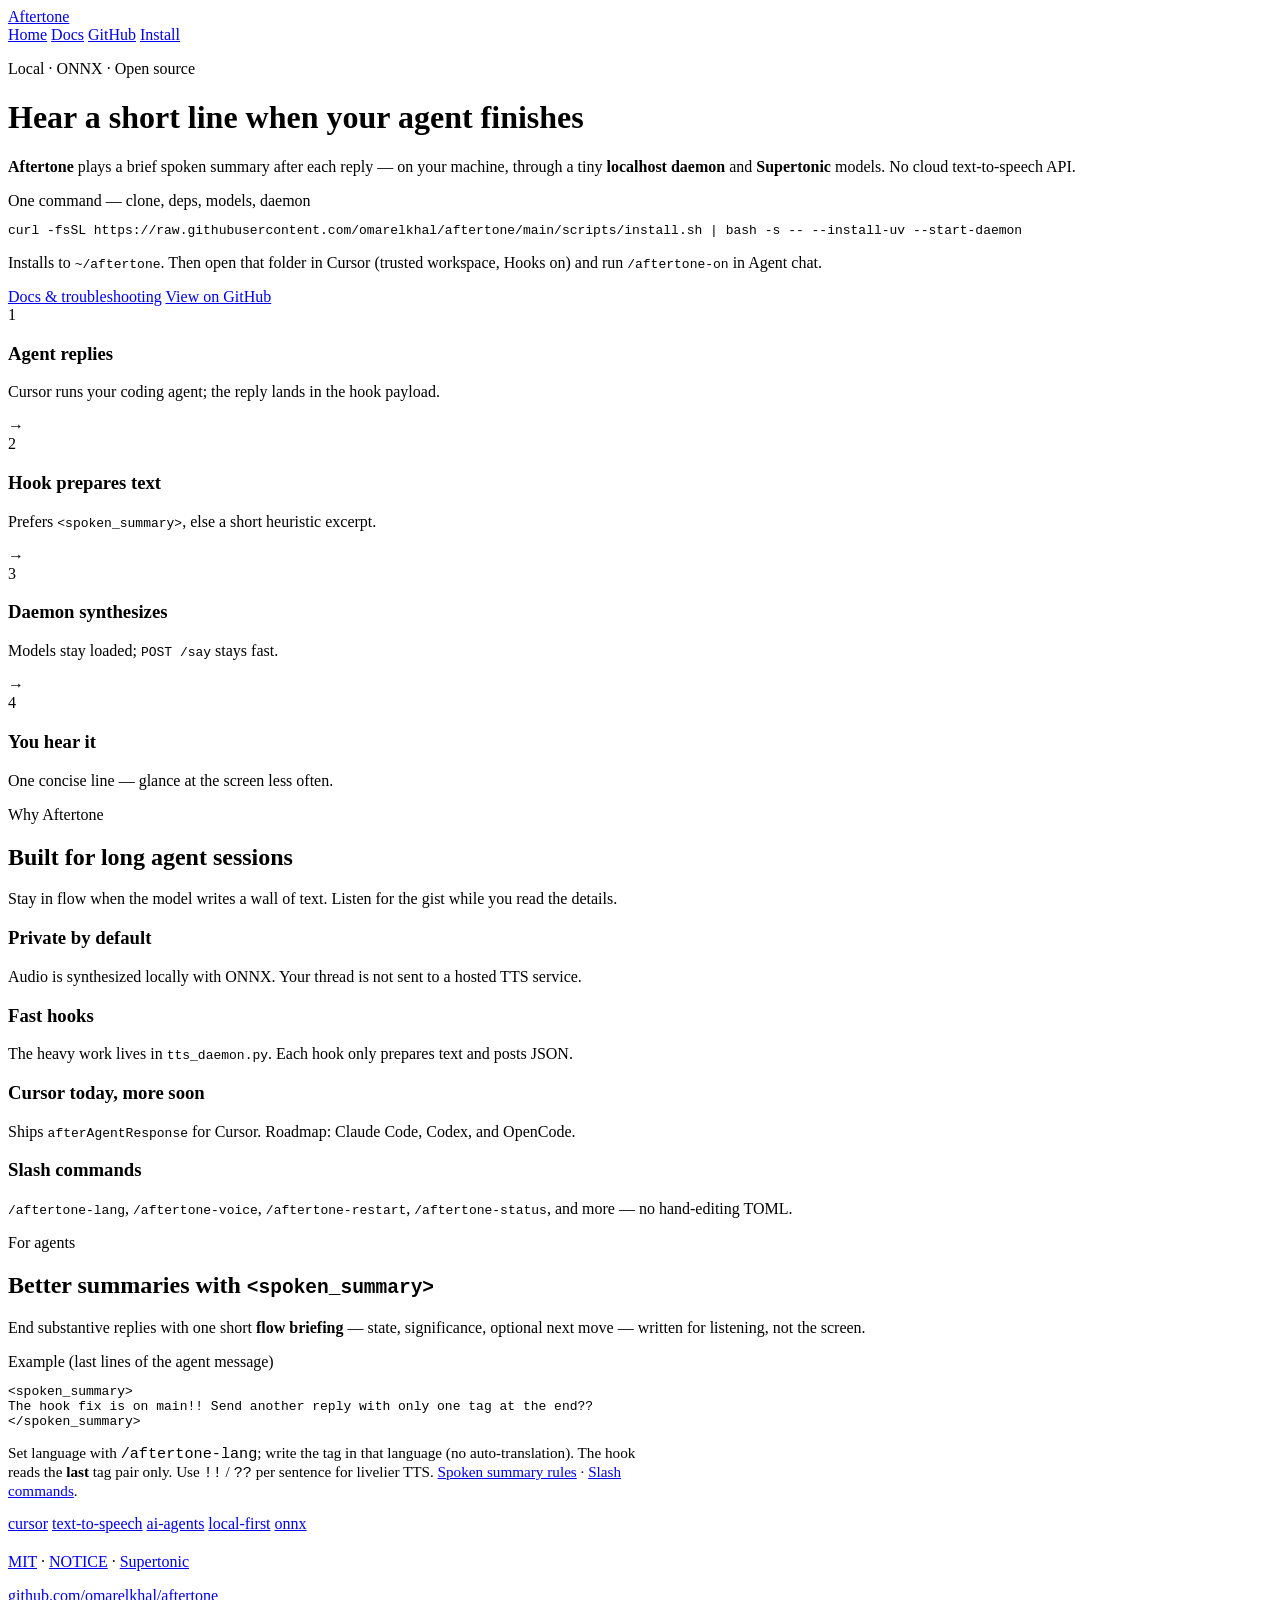
==== docs/index.html @ 2c66ffde "Document /aftertone-restart, spoken-summary behavior, and slash commands. Update README, hooks READM" ====
<!DOCTYPE html>
<html lang="en">
<head>
  <meta charset="utf-8" />
  <meta name="viewport" content="width=device-width, initial-scale=1" />
  <meta name="description" content="Aftertone speaks a short local line after your AI coding agent replies. Cursor hooks, on-device Supertonic ONNX, private and fast." />
  <link rel="canonical" href="https://omarelkhal.github.io/aftertone/" />
  <meta name="theme-color" content="#c96f2e" />
  <title>Aftertone — local voice after your coding agent answers</title>
  <meta property="og:title" content="Aftertone — hear your agent after it answers" />
  <meta property="og:description" content="Local text-to-speech for coding agents. Cursor hooks, Supertonic ONNX on your machine. Open source." />
  <meta property="og:type" content="website" />
  <meta property="og:url" content="https://omarelkhal.github.io/aftertone/" />
  <meta property="og:image" content="https://raw.githubusercontent.com/omarelkhal/aftertone/main/img/aftertone-logo.png" />
  <meta name="twitter:card" content="summary_large_image" />
  <link rel="preconnect" href="https://fonts.googleapis.com" />
  <link rel="preconnect" href="https://fonts.gstatic.com" crossorigin />
  <link href="https://fonts.googleapis.com/css2?family=DM+Sans:ital,opsz,wght@0,9..40,400;0,9..40,500;0,9..40,600;0,9..40,700;1,9..40,400&family=Fraunces:opsz,wght@9..144,500;9..144,600&display=swap" rel="stylesheet" />
  <link rel="stylesheet" href="styles.css" />
  <script type="application/ld+json">
  {"@context":"https://schema.org","@type":"SoftwareApplication","name":"Aftertone","applicationCategory":"DeveloperApplication","operatingSystem":"Linux, macOS, Windows","description":"Optional local text-to-speech after AI coding agents finish a reply. Cursor hooks and a localhost ONNX daemon.","url":"https://omarelkhal.github.io/aftertone/","codeRepository":"https://github.com/omarelkhal/aftertone","license":"https://github.com/omarelkhal/aftertone/blob/main/LICENSE","isAccessibleForFree":true}
  </script>
</head>
<body>
  <header class="site-header">
    <div class="wrap nav">
      <a class="brand" href="index.html">
        <span class="brand-mark" aria-hidden="true"></span>
        Aftertone
      </a>
      <nav class="nav-links" aria-label="Primary">
        <a class="is-active" href="index.html">Home</a>
        <a href="docs.html">Docs</a>
        <a href="https://github.com/omarelkhal/aftertone">GitHub</a>
        <a class="nav-cta" href="#install">Install</a>
      </nav>
    </div>
  </header>

  <main>
    <div class="wrap hero">
      <img
        class="hero-logo"
        src="https://raw.githubusercontent.com/omarelkhal/aftertone/main/img/aftertone-logo.png"
        alt="Aftertone"
        width="400"
        height="100"
        loading="eager"
        onerror="this.style.display='none'"
      />
      <p class="hero-badge">Local · ONNX · Open source</p>
      <h1>Hear a short line when your agent finishes</h1>
      <p class="lead">
        <strong>Aftertone</strong> plays a brief spoken summary after each reply — on your machine, through a tiny
        <strong>localhost daemon</strong> and <strong>Supertonic</strong> models. No cloud text-to-speech API.
      </p>

      <div class="hero-install" id="install">
        <div class="code-block">
          <div class="code-label">One command — clone, deps, models, daemon</div>
          <pre><code>curl -fsSL https://raw.githubusercontent.com/omarelkhal/aftertone/main/scripts/install.sh | bash -s -- --install-uv --start-daemon</code></pre>
        </div>
        <p class="hero-install-note">
          Installs to <code>~/aftertone</code>. Then open that folder in Cursor (trusted workspace, Hooks on) and run
          <code>/aftertone-on</code> in Agent chat.
        </p>
      </div>

      <div class="cta-row">
        <a class="btn btn-primary" href="docs.html#getting-started">Docs &amp; troubleshooting</a>
        <a class="btn btn-ghost" href="https://github.com/omarelkhal/aftertone">View on GitHub</a>
      </div>

      <div class="flow-strip flow-strip--linear" aria-label="How it works">
        <div class="flow-step">
          <span class="flow-step-num">1</span>
          <h3>Agent replies</h3>
          <p>Cursor runs your coding agent; the reply lands in the hook payload.</p>
        </div>
        <span class="flow-arrow" aria-hidden="true">→</span>
        <div class="flow-step">
          <span class="flow-step-num">2</span>
          <h3>Hook prepares text</h3>
          <p>Prefers <code>&lt;spoken_summary&gt;</code>, else a short heuristic excerpt.</p>
        </div>
        <span class="flow-arrow" aria-hidden="true">→</span>
        <div class="flow-step">
          <span class="flow-step-num">3</span>
          <h3>Daemon synthesizes</h3>
          <p>Models stay loaded; <code>POST /say</code> stays fast.</p>
        </div>
        <span class="flow-arrow" aria-hidden="true">→</span>
        <div class="flow-step">
          <span class="flow-step-num">4</span>
          <h3>You hear it</h3>
          <p>One concise line — glance at the screen less often.</p>
        </div>
      </div>
    </div>

    <section class="alt">
      <div class="wrap">
        <div class="section-head">
          <span class="pill">Why Aftertone</span>
          <h2>Built for long agent sessions</h2>
          <p>Stay in flow when the model writes a wall of text. Listen for the gist while you read the details.</p>
        </div>
        <div class="cards">
          <article class="card">
            <h3>Private by default</h3>
            <p>Audio is synthesized locally with ONNX. Your thread is not sent to a hosted TTS service.</p>
          </article>
          <article class="card">
            <h3>Fast hooks</h3>
            <p>The heavy work lives in <code>tts_daemon.py</code>. Each hook only prepares text and posts JSON.</p>
          </article>
          <article class="card">
            <h3>Cursor today, more soon</h3>
            <p>Ships <code>afterAgentResponse</code> for Cursor. Roadmap: Claude Code, Codex, and OpenCode.</p>
          </article>
          <article class="card">
            <h3>Slash commands</h3>
            <p><code>/aftertone-lang</code>, <code>/aftertone-voice</code>, <code>/aftertone-restart</code>, <code>/aftertone-status</code>, and more — no hand-editing TOML.</p>
          </article>
        </div>
      </div>
    </section>

    <section class="alt">
      <div class="wrap">
        <div class="section-head">
          <span class="pill">For agents</span>
          <h2>Better summaries with <code>&lt;spoken_summary&gt;</code></h2>
          <p>End substantive replies with one short <strong>flow briefing</strong> — state, significance, optional next move — written for listening, not the screen.</p>
        </div>
        <div class="code-block">
          <div class="code-label">Example (last lines of the agent message)</div>
          <pre><code>&lt;spoken_summary&gt;
The hook fix is on main!! Send another reply with only one tag at the end??
&lt;/spoken_summary&gt;</code></pre>
        </div>
        <p style="color: var(--muted); font-size: 0.95rem; max-width: 40rem;">
          Set language with <code>/aftertone-lang</code>; write the tag in that language (no auto-translation).
          The hook reads the <strong>last</strong> tag pair only. Use <code>!!</code> / <code>??</code> per sentence for livelier TTS.
          <a href="docs.html#spoken-summary">Spoken summary rules</a> · <a href="docs.html#slash-commands">Slash commands</a>.
        </p>
      </div>
    </section>
  </main>

  <footer class="site-footer">
    <div class="wrap">
      <nav class="topic-tags" aria-label="Topics">
        <a href="https://github.com/topics/cursor">cursor</a>
        <a href="https://github.com/topics/text-to-speech">text-to-speech</a>
        <a href="https://github.com/topics/ai-agents">ai-agents</a>
        <a href="https://github.com/topics/local-first">local-first</a>
        <a href="https://github.com/topics/onnx">onnx</a>
      </nav>
      <p style="margin-top: 1.25rem;">
        <a href="https://github.com/omarelkhal/aftertone/blob/main/LICENSE">MIT</a>
        · <a href="https://github.com/omarelkhal/aftertone/blob/main/NOTICE">NOTICE</a>
        · <a href="https://github.com/supertone-inc/supertonic">Supertonic</a>
      </p>
      <p><a href="https://github.com/omarelkhal/aftertone">github.com/omarelkhal/aftertone</a></p>
    </div>
  </footer>
</body>
</html>
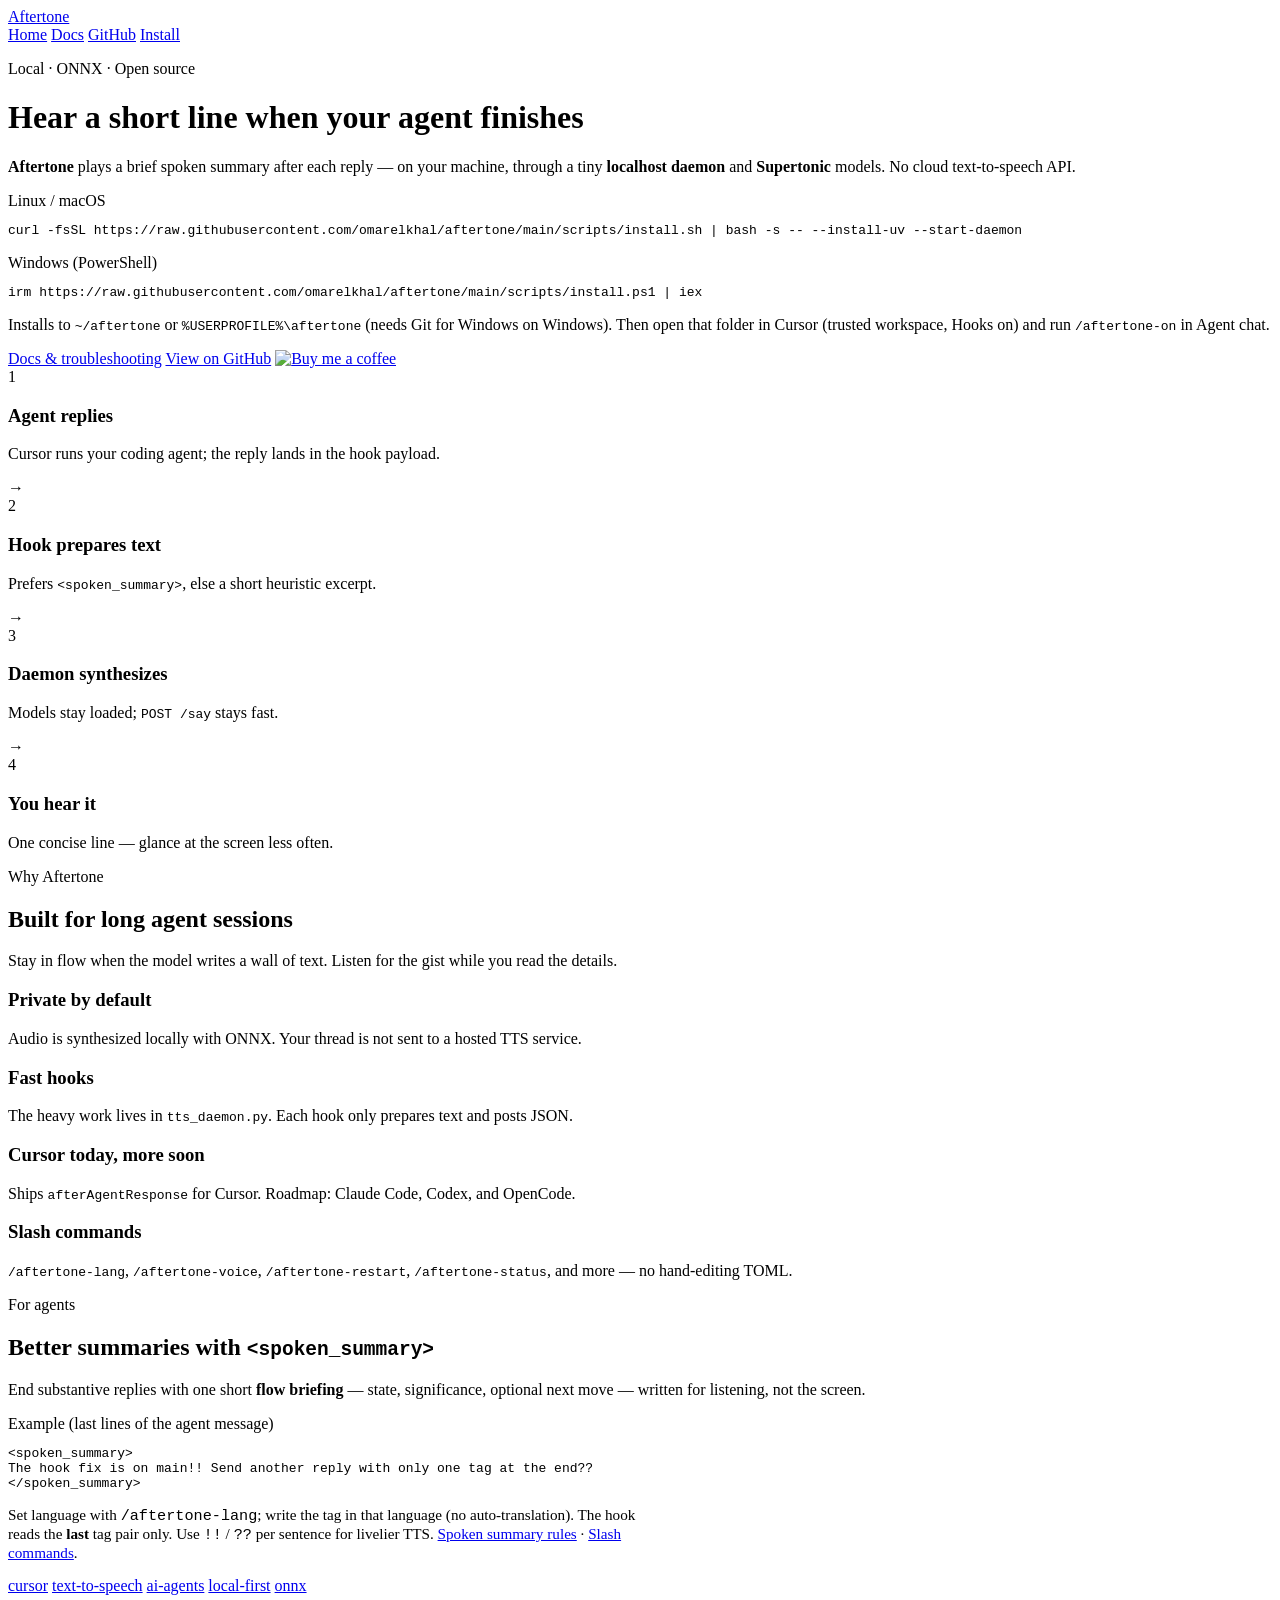
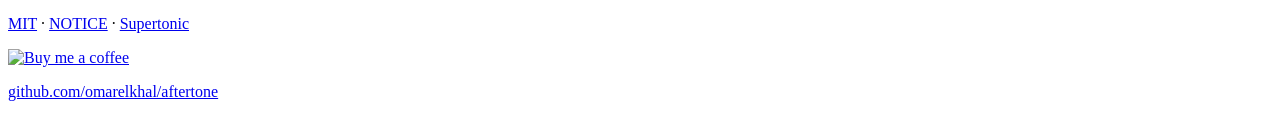
==== commit 8832a80b: "Add Windows install path with PowerShell one-liner and Cursor hooks. Ship install.ps1 and bootstrap." ====
--- a/docs/index.html
+++ b/docs/index.html
@@ -57,18 +57,25 @@
 
       <div class="hero-install" id="install">
         <div class="code-block">
-          <div class="code-label">One command — clone, deps, models, daemon</div>
+          <div class="code-label">Linux / macOS</div>
           <pre><code>curl -fsSL https://raw.githubusercontent.com/omarelkhal/aftertone/main/scripts/install.sh | bash -s -- --install-uv --start-daemon</code></pre>
         </div>
+        <div class="code-block" style="margin-top: 1rem;">
+          <div class="code-label">Windows (PowerShell)</div>
+          <pre><code>irm https://raw.githubusercontent.com/omarelkhal/aftertone/main/scripts/install.ps1 | iex</code></pre>
+        </div>
         <p class="hero-install-note">
-          Installs to <code>~/aftertone</code>. Then open that folder in Cursor (trusted workspace, Hooks on) and run
-          <code>/aftertone-on</code> in Agent chat.
+          Installs to <code>~/aftertone</code> or <code>%USERPROFILE%\aftertone</code> (needs Git for Windows on Windows).
+          Then open that folder in Cursor (trusted workspace, Hooks on) and run <code>/aftertone-on</code> in Agent chat.
         </p>
       </div>
 
       <div class="cta-row">
         <a class="btn btn-primary" href="docs.html#getting-started">Docs &amp; troubleshooting</a>
         <a class="btn btn-ghost" href="https://github.com/omarelkhal/aftertone">View on GitHub</a>
+        <a class="bmc-btn" href="https://buymeacoffee.com/elkhalomar" rel="noopener noreferrer" target="_blank">
+          <img src="https://cdn.buymeacoffee.com/buttons/v2/default-yellow.png" alt="Buy me a coffee" width="217" height="60" loading="lazy" />
+        </a>
       </div>
 
       <div class="flow-strip flow-strip--linear" aria-label="How it works">
@@ -162,6 +169,11 @@
         · <a href="https://github.com/omarelkhal/aftertone/blob/main/NOTICE">NOTICE</a>
         · <a href="https://github.com/supertone-inc/supertonic">Supertonic</a>
       </p>
+      <p class="footer-bmc">
+        <a class="bmc-btn" href="https://buymeacoffee.com/elkhalomar" rel="noopener noreferrer" target="_blank">
+          <img src="https://cdn.buymeacoffee.com/buttons/v2/default-yellow.png" alt="Buy me a coffee" width="217" height="60" loading="lazy" />
+        </a>
+      </p>
       <p><a href="https://github.com/omarelkhal/aftertone">github.com/omarelkhal/aftertone</a></p>
     </div>
   </footer>
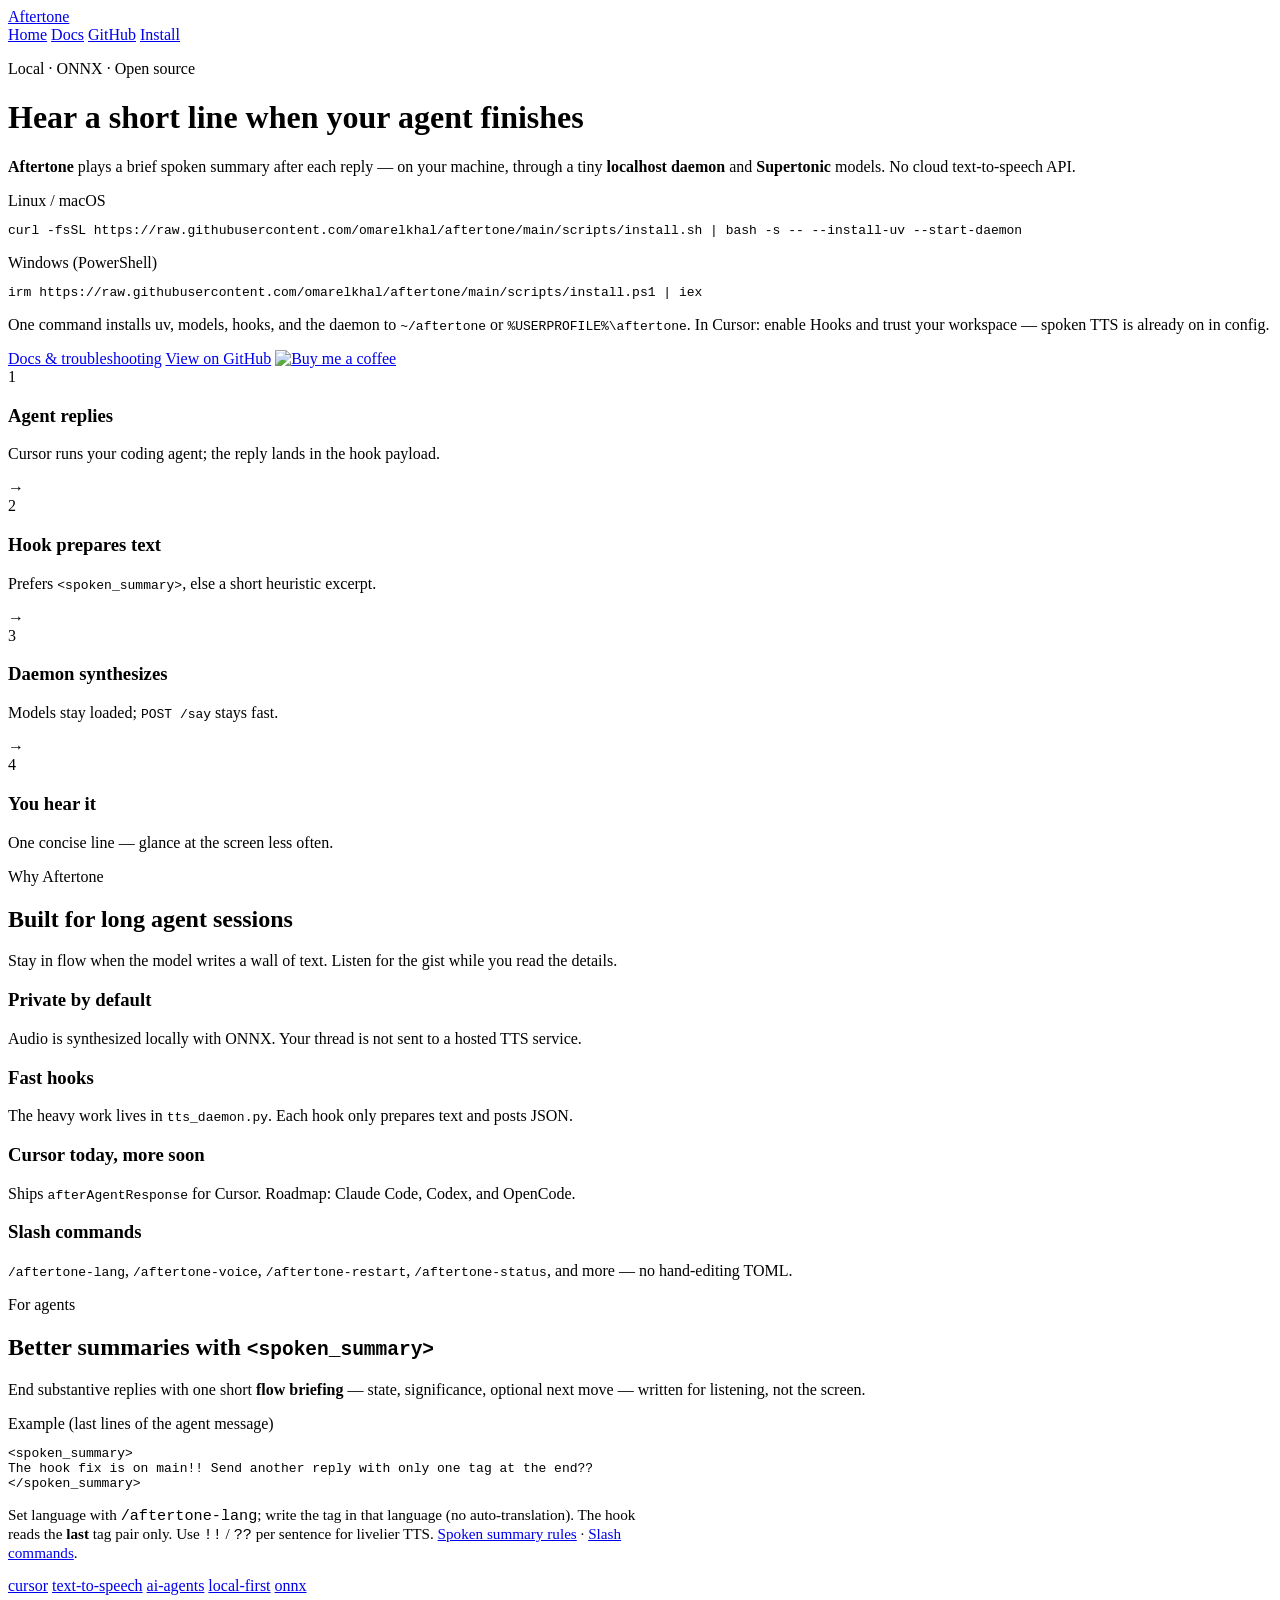
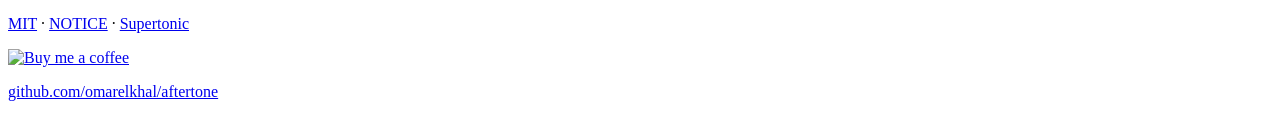
==== commit 9c6e2a6c: "Make Windows one-liner fully self-contained. Default install.ps1 to uv install, daemon start, TTS en" ====
--- a/docs/index.html
+++ b/docs/index.html
@@ -65,8 +65,8 @@
           <pre><code>irm https://raw.githubusercontent.com/omarelkhal/aftertone/main/scripts/install.ps1 | iex</code></pre>
         </div>
         <p class="hero-install-note">
-          Installs to <code>~/aftertone</code> or <code>%USERPROFILE%\aftertone</code> (needs Git for Windows on Windows).
-          Then open that folder in Cursor (trusted workspace, Hooks on) and run <code>/aftertone-on</code> in Agent chat.
+          One command installs uv, models, hooks, and the daemon to <code>~/aftertone</code> or <code>%USERPROFILE%\aftertone</code>.
+          In Cursor: enable Hooks and trust your workspace — spoken TTS is already on in config.
         </p>
       </div>
 
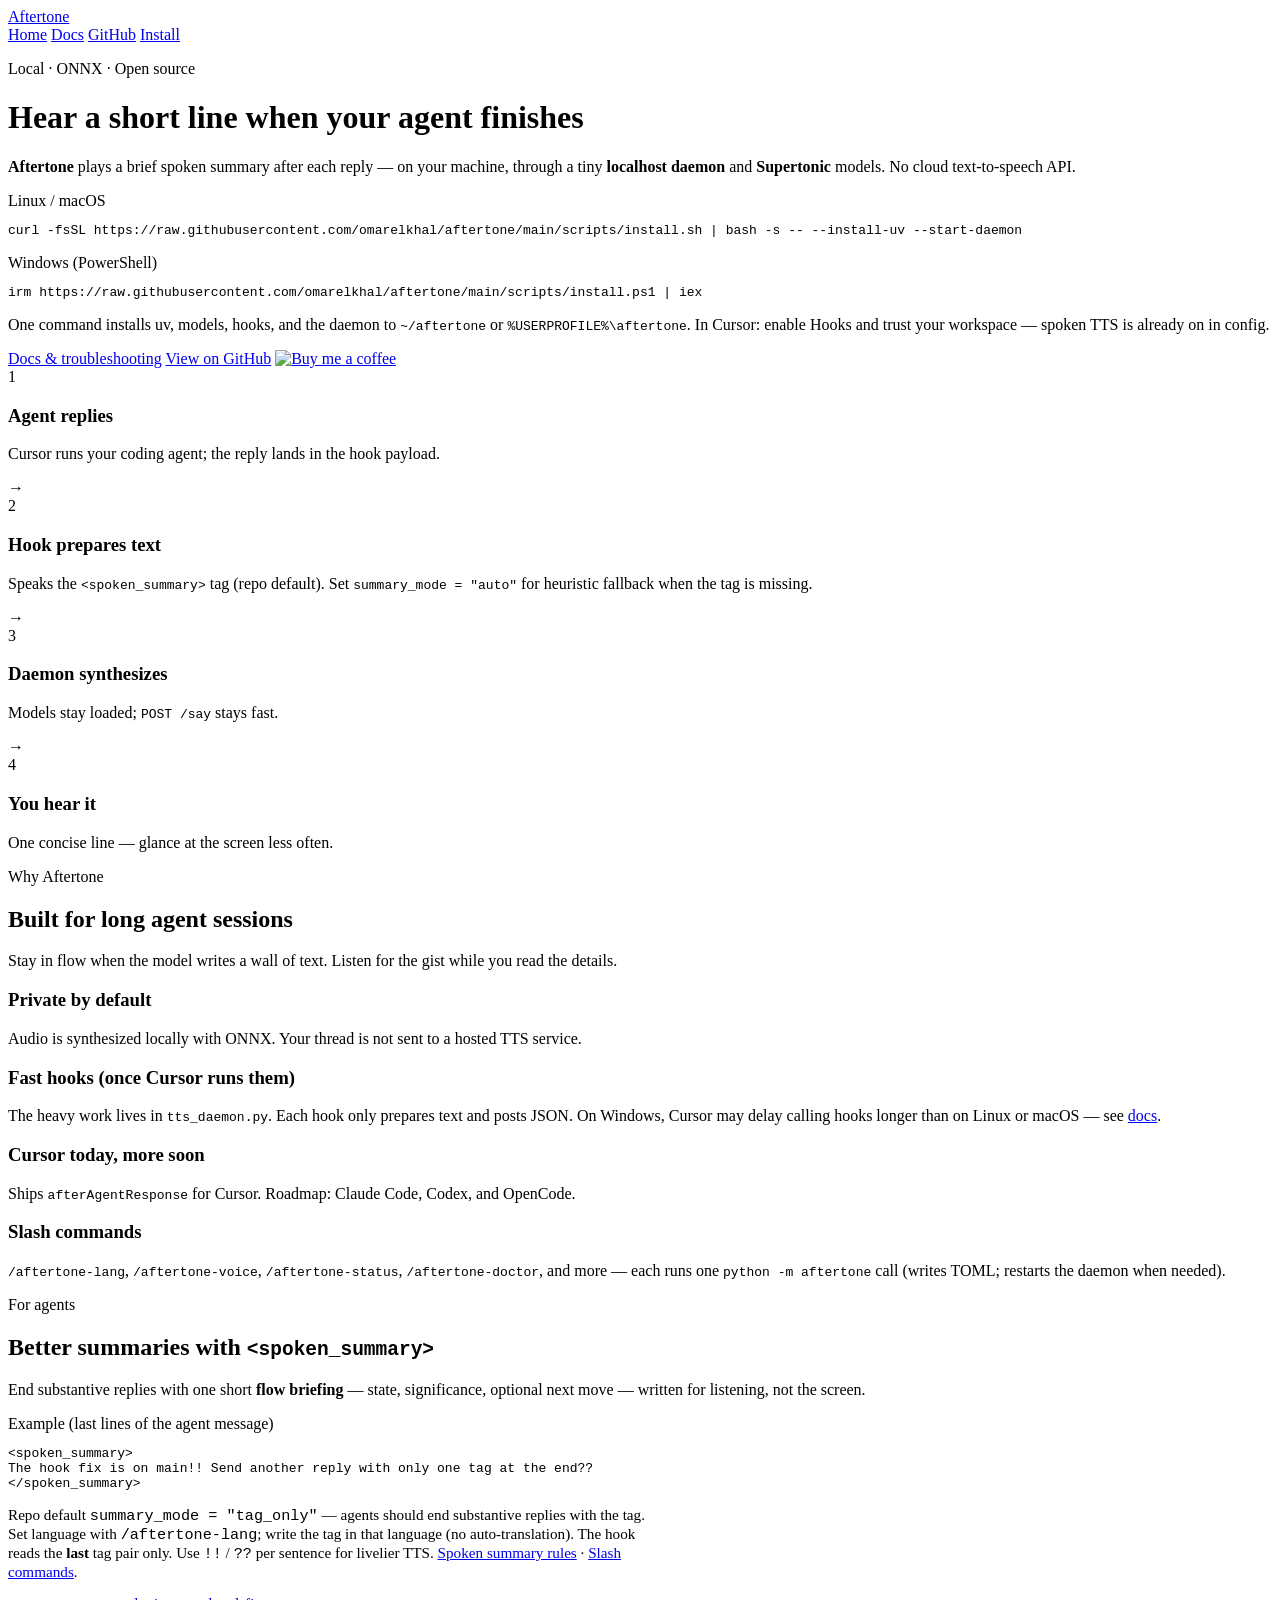
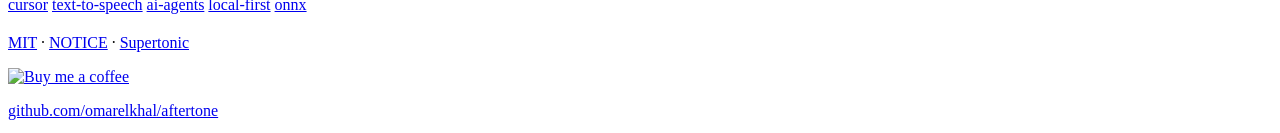
==== commit a48c2e9f: "Speak full spoken_summary by default; add latency tracing and Windows hook fixes. Fresh installs set" ====
--- a/docs/index.html
+++ b/docs/index.html
@@ -88,7 +88,7 @@
         <div class="flow-step">
           <span class="flow-step-num">2</span>
           <h3>Hook prepares text</h3>
-          <p>Prefers <code>&lt;spoken_summary&gt;</code>, else a short heuristic excerpt.</p>
+          <p>Speaks the <code>&lt;spoken_summary&gt;</code> tag (repo default). Set <code>summary_mode = "auto"</code> for heuristic fallback when the tag is missing.</p>
         </div>
         <span class="flow-arrow" aria-hidden="true">→</span>
         <div class="flow-step">
@@ -118,8 +118,8 @@
             <p>Audio is synthesized locally with ONNX. Your thread is not sent to a hosted TTS service.</p>
           </article>
           <article class="card">
-            <h3>Fast hooks</h3>
-            <p>The heavy work lives in <code>tts_daemon.py</code>. Each hook only prepares text and posts JSON.</p>
+            <h3>Fast hooks (once Cursor runs them)</h3>
+            <p>The heavy work lives in <code>tts_daemon.py</code>. Each hook only prepares text and posts JSON. On Windows, Cursor may delay calling hooks longer than on Linux or macOS — see <a href="docs.html#windows-hook-latency">docs</a>.</p>
           </article>
           <article class="card">
             <h3>Cursor today, more soon</h3>
@@ -127,7 +127,7 @@
           </article>
           <article class="card">
             <h3>Slash commands</h3>
-            <p><code>/aftertone-lang</code>, <code>/aftertone-voice</code>, <code>/aftertone-restart</code>, <code>/aftertone-status</code>, and more — no hand-editing TOML.</p>
+            <p><code>/aftertone-lang</code>, <code>/aftertone-voice</code>, <code>/aftertone-status</code>, <code>/aftertone-doctor</code>, and more — each runs one <code>python -m aftertone</code> call (writes TOML; restarts the daemon when needed).</p>
           </article>
         </div>
       </div>
@@ -147,7 +147,7 @@
 &lt;/spoken_summary&gt;</code></pre>
         </div>
         <p style="color: var(--muted); font-size: 0.95rem; max-width: 40rem;">
-          Set language with <code>/aftertone-lang</code>; write the tag in that language (no auto-translation).
+          Repo default <code>summary_mode = "tag_only"</code> — agents should end substantive replies with the tag. Set language with <code>/aftertone-lang</code>; write the tag in that language (no auto-translation).
           The hook reads the <strong>last</strong> tag pair only. Use <code>!!</code> / <code>??</code> per sentence for livelier TTS.
           <a href="docs.html#spoken-summary">Spoken summary rules</a> · <a href="docs.html#slash-commands">Slash commands</a>.
         </p>
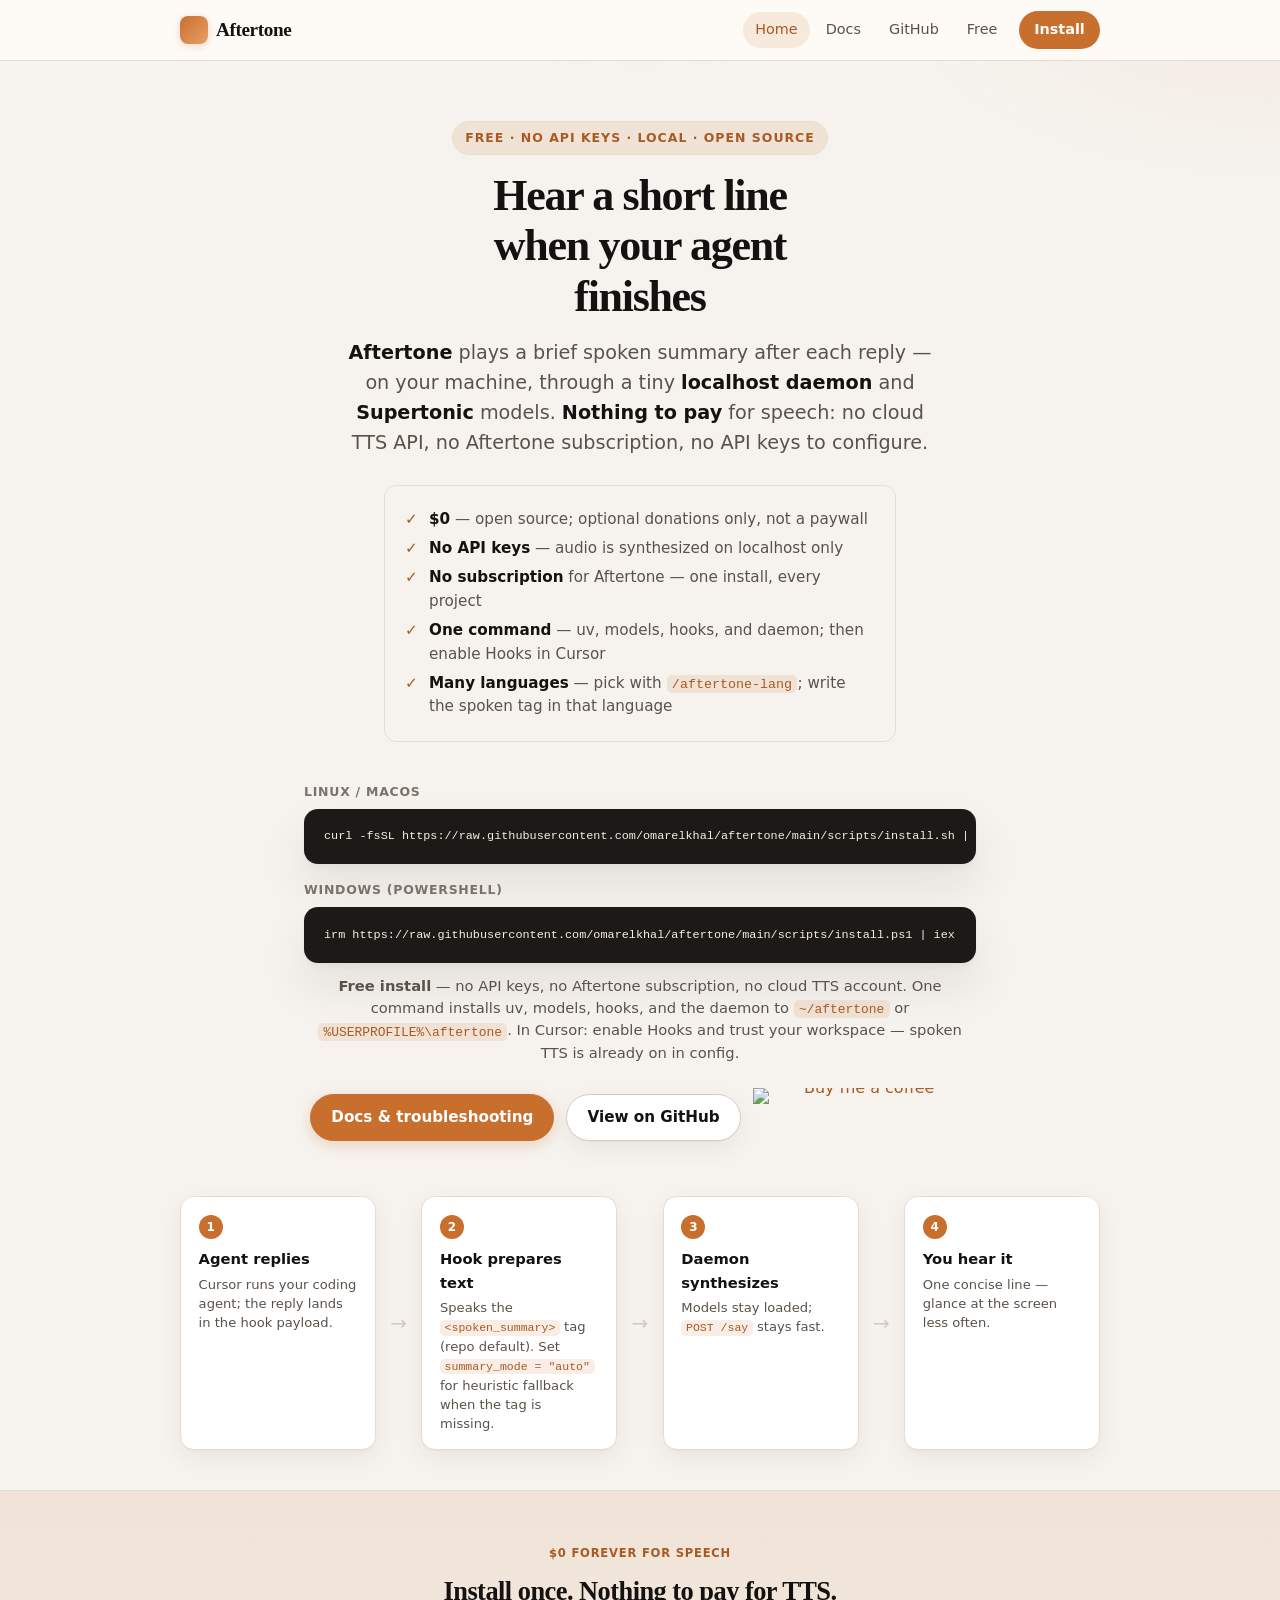
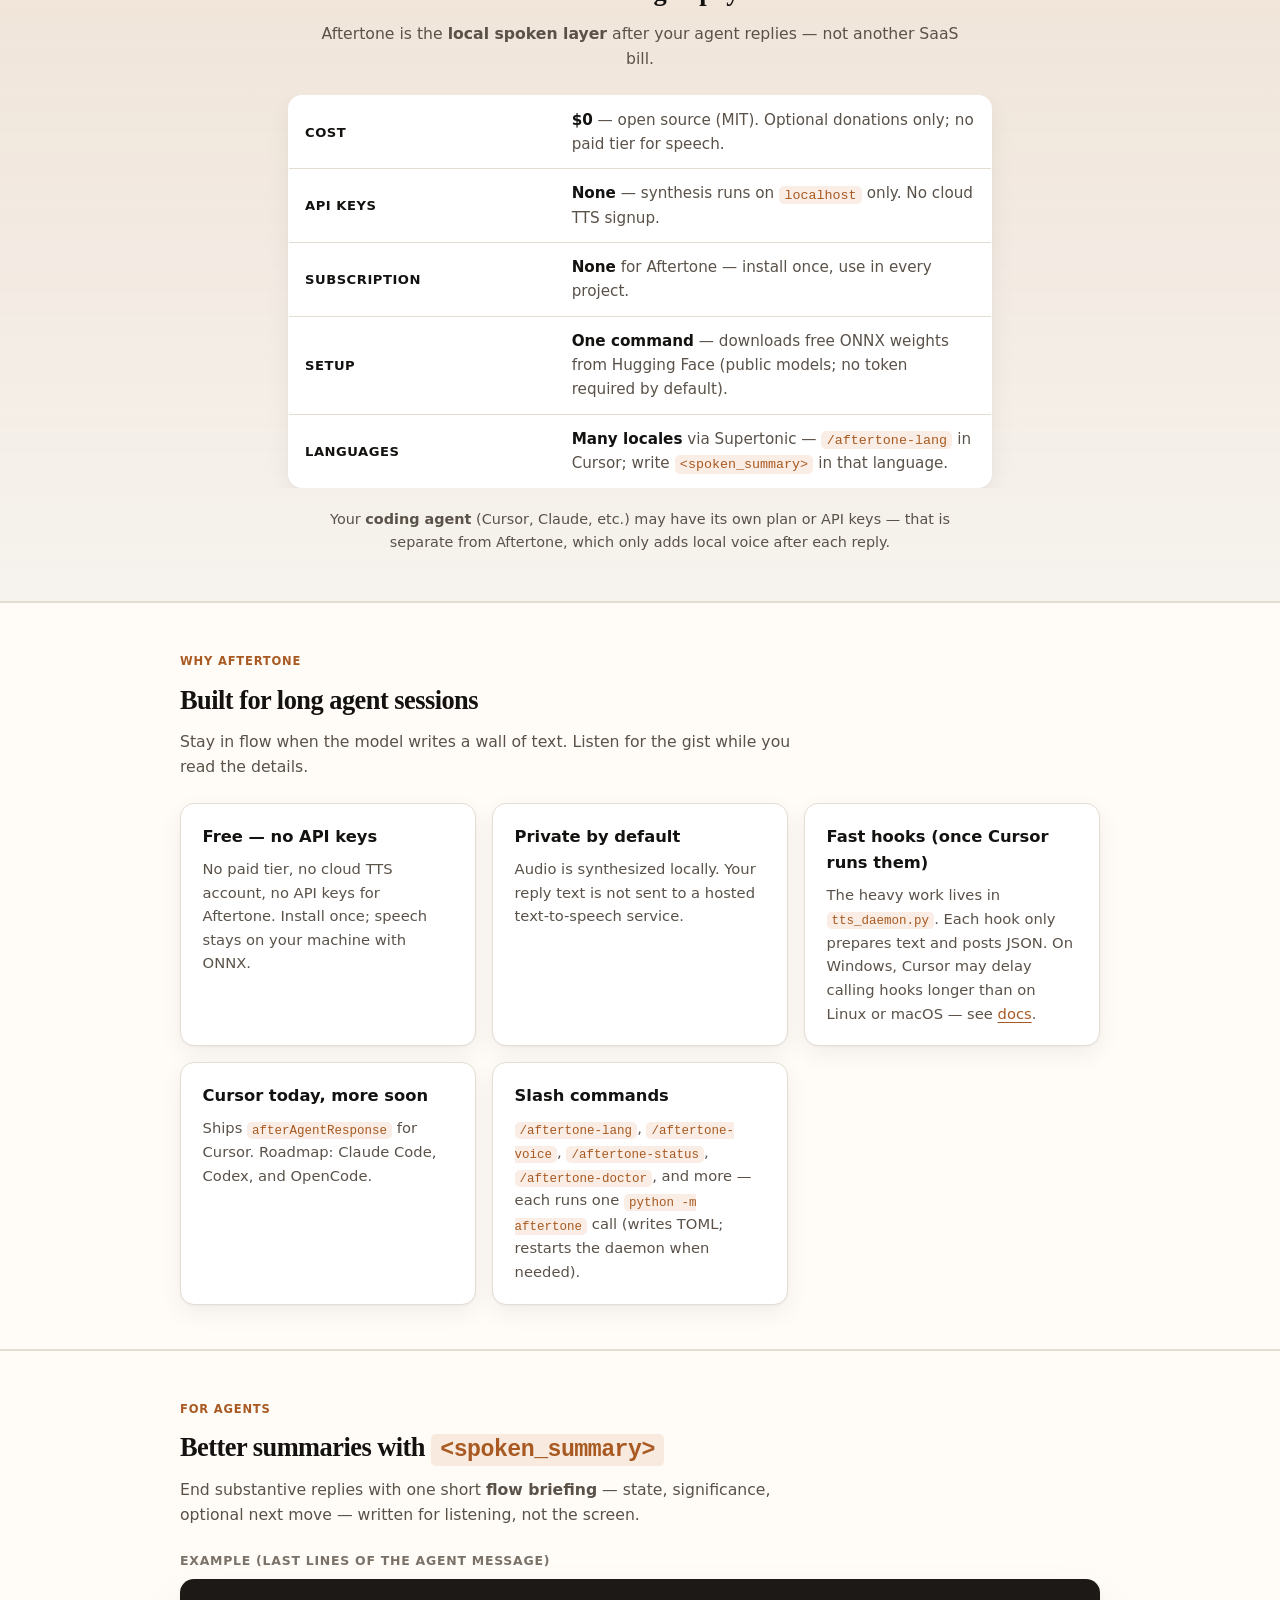
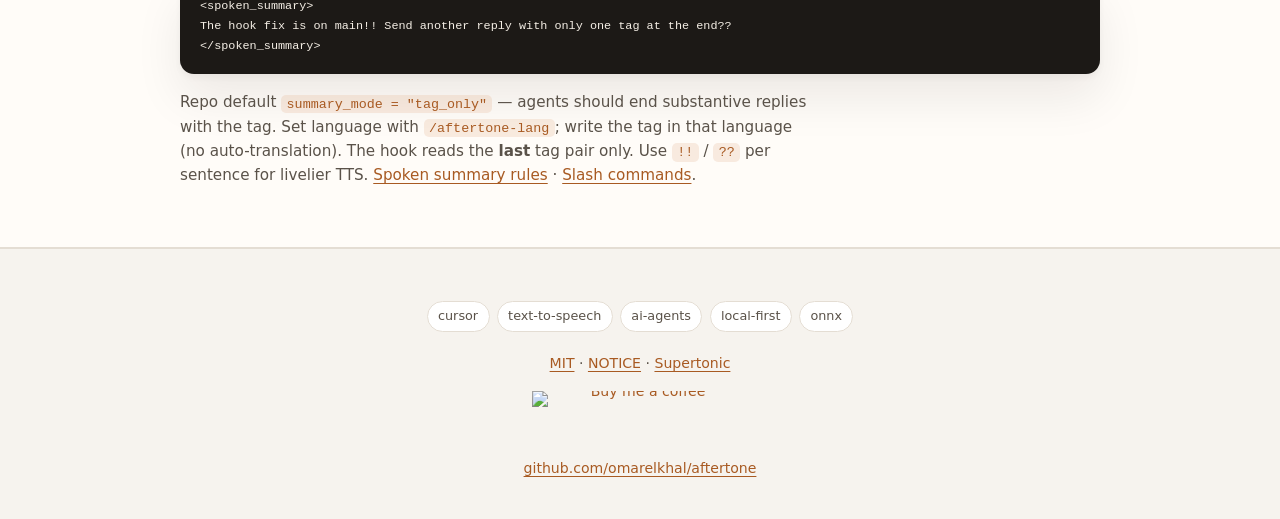
==== commit fc019e63: "Docs: highlight free local TTS — no API keys or subscription on site and README. Co-authored-by: Cur" ====
--- a/docs/index.html
+++ b/docs/index.html
@@ -3,12 +3,12 @@
 <head>
   <meta charset="utf-8" />
   <meta name="viewport" content="width=device-width, initial-scale=1" />
-  <meta name="description" content="Aftertone speaks a short local line after your AI coding agent replies. Cursor hooks, on-device Supertonic ONNX, private and fast." />
+  <meta name="description" content="Free local TTS after your coding agent replies. No API keys, no subscription, no cloud TTS — one install command. Cursor hooks and Supertonic ONNX on your machine." />
   <link rel="canonical" href="https://omarelkhal.github.io/aftertone/" />
   <meta name="theme-color" content="#c96f2e" />
-  <title>Aftertone — local voice after your coding agent answers</title>
+  <title>Aftertone — free local voice after your coding agent answers</title>
   <meta property="og:title" content="Aftertone — hear your agent after it answers" />
-  <meta property="og:description" content="Local text-to-speech for coding agents. Cursor hooks, Supertonic ONNX on your machine. Open source." />
+  <meta property="og:description" content="Free local TTS for coding agents. No API keys or subscription — install once and hear short summaries. Cursor hooks, Supertonic ONNX on your machine." />
   <meta property="og:type" content="website" />
   <meta property="og:url" content="https://omarelkhal.github.io/aftertone/" />
   <meta property="og:image" content="https://raw.githubusercontent.com/omarelkhal/aftertone/main/img/aftertone-logo.png" />
@@ -18,7 +18,7 @@
   <link href="https://fonts.googleapis.com/css2?family=DM+Sans:ital,opsz,wght@0,9..40,400;0,9..40,500;0,9..40,600;0,9..40,700;1,9..40,400&family=Fraunces:opsz,wght@9..144,500;9..144,600&display=swap" rel="stylesheet" />
   <link rel="stylesheet" href="styles.css" />
   <script type="application/ld+json">
-  {"@context":"https://schema.org","@type":"SoftwareApplication","name":"Aftertone","applicationCategory":"DeveloperApplication","operatingSystem":"Linux, macOS, Windows","description":"Optional local text-to-speech after AI coding agents finish a reply. Cursor hooks and a localhost ONNX daemon.","url":"https://omarelkhal.github.io/aftertone/","codeRepository":"https://github.com/omarelkhal/aftertone","license":"https://github.com/omarelkhal/aftertone/blob/main/LICENSE","isAccessibleForFree":true}
+  {"@context":"https://schema.org","@type":"SoftwareApplication","name":"Aftertone","applicationCategory":"DeveloperApplication","operatingSystem":"Linux, macOS, Windows","description":"Free local text-to-speech after AI coding agents finish a reply. No API keys or subscription; one install command. Cursor hooks and a localhost ONNX daemon.","url":"https://omarelkhal.github.io/aftertone/","codeRepository":"https://github.com/omarelkhal/aftertone","license":"https://github.com/omarelkhal/aftertone/blob/main/LICENSE","isAccessibleForFree":true,"offers":{"@type":"Offer","price":"0","priceCurrency":"USD"}}
   </script>
 </head>
 <body>
@@ -32,6 +32,7 @@
         <a class="is-active" href="index.html">Home</a>
         <a href="docs.html">Docs</a>
         <a href="https://github.com/omarelkhal/aftertone">GitHub</a>
+        <a href="#free">Free</a>
         <a class="nav-cta" href="#install">Install</a>
       </nav>
     </div>
@@ -48,12 +49,20 @@
         loading="eager"
         onerror="this.style.display='none'"
       />
-      <p class="hero-badge">Local · ONNX · Open source</p>
+      <p class="hero-badge">Free · No API keys · Local · Open source</p>
       <h1>Hear a short line when your agent finishes</h1>
       <p class="lead">
         <strong>Aftertone</strong> plays a brief spoken summary after each reply — on your machine, through a tiny
-        <strong>localhost daemon</strong> and <strong>Supertonic</strong> models. No cloud text-to-speech API.
+        <strong>localhost daemon</strong> and <strong>Supertonic</strong> models. <strong>Nothing to pay</strong> for speech:
+        no cloud TTS API, no Aftertone subscription, no API keys to configure.
       </p>
+      <ul class="value-props" aria-label="Why Aftertone is free to run">
+        <li><strong>$0</strong> — open source; optional donations only, not a paywall</li>
+        <li><strong>No API keys</strong> — audio is synthesized on localhost only</li>
+        <li><strong>No subscription</strong> for Aftertone — one install, every project</li>
+        <li><strong>One command</strong> — uv, models, hooks, and daemon; then enable Hooks in Cursor</li>
+        <li><strong>Many languages</strong> — pick with <code>/aftertone-lang</code>; write the spoken tag in that language</li>
+      </ul>
 
       <div class="hero-install" id="install">
         <div class="code-block">
@@ -65,6 +74,7 @@
           <pre><code>irm https://raw.githubusercontent.com/omarelkhal/aftertone/main/scripts/install.ps1 | iex</code></pre>
         </div>
         <p class="hero-install-note">
+          <strong>Free install</strong> — no API keys, no Aftertone subscription, no cloud TTS account.
           One command installs uv, models, hooks, and the daemon to <code>~/aftertone</code> or <code>%USERPROFILE%\aftertone</code>.
           In Cursor: enable Hooks and trust your workspace — spoken TTS is already on in config.
         </p>
@@ -105,6 +115,45 @@
       </div>
     </div>
 
+    <section class="free-section" id="free">
+      <div class="wrap">
+        <div class="section-head">
+          <span class="pill">$0 forever for speech</span>
+          <h2>Install once. Nothing to pay for TTS.</h2>
+          <p>Aftertone is the <strong>local spoken layer</strong> after your agent replies — not another SaaS bill.</p>
+        </div>
+        <div class="free-table-wrap">
+          <table class="free-table" aria-label="Aftertone cost and requirements">
+            <tbody>
+              <tr>
+                <th scope="row">Cost</th>
+                <td><strong>$0</strong> — open source (MIT). Optional donations only; no paid tier for speech.</td>
+              </tr>
+              <tr>
+                <th scope="row">API keys</th>
+                <td><strong>None</strong> — synthesis runs on <code>localhost</code> only. No cloud TTS signup.</td>
+              </tr>
+              <tr>
+                <th scope="row">Subscription</th>
+                <td><strong>None</strong> for Aftertone — install once, use in every project.</td>
+              </tr>
+              <tr>
+                <th scope="row">Setup</th>
+                <td><strong>One command</strong> — downloads free ONNX weights from Hugging Face (public models; no token required by default).</td>
+              </tr>
+              <tr>
+                <th scope="row">Languages</th>
+                <td><strong>Many locales</strong> via Supertonic — <code>/aftertone-lang</code> in Cursor; write <code>&lt;spoken_summary&gt;</code> in that language.</td>
+              </tr>
+            </tbody>
+          </table>
+        </div>
+        <p class="free-note">
+          Your <strong>coding agent</strong> (Cursor, Claude, etc.) may have its own plan or API keys — that is separate from Aftertone, which only adds local voice after each reply.
+        </p>
+      </div>
+    </section>
+
     <section class="alt">
       <div class="wrap">
         <div class="section-head">
@@ -114,8 +163,12 @@
         </div>
         <div class="cards">
           <article class="card">
+            <h3>Free — no API keys</h3>
+            <p>No paid tier, no cloud TTS account, no API keys for Aftertone. Install once; speech stays on your machine with ONNX.</p>
+          </article>
+          <article class="card">
             <h3>Private by default</h3>
-            <p>Audio is synthesized locally with ONNX. Your thread is not sent to a hosted TTS service.</p>
+            <p>Audio is synthesized locally. Your reply text is not sent to a hosted text-to-speech service.</p>
           </article>
           <article class="card">
             <h3>Fast hooks (once Cursor runs them)</h3>
--- a/docs/styles.css
+++ b/docs/styles.css
@@ -0,0 +1,825 @@
+:root {
+  --bg: #f6f3ee;
+  --bg-elevated: #fffcf8;
+  --fg: #141210;
+  --muted: #5a5249;
+  --muted-soft: #7a7268;
+  --accent: #c96f2e;
+  --accent-hover: #a85a22;
+  --accent-soft: rgba(201, 111, 46, 0.12);
+  --accent-glow: rgba(201, 111, 46, 0.25);
+  --card: #ffffff;
+  --border: #e4ddd3;
+  --border-strong: #d4cbc0;
+  --code-bg: #1c1916;
+  --code-fg: #f5efe6;
+  --success: #2d6a4f;
+  --radius: 14px;
+  --radius-sm: 8px;
+  --shadow: 0 1px 2px rgba(20, 18, 16, 0.04), 0 8px 24px rgba(20, 18, 16, 0.06);
+  --shadow-lg: 0 4px 6px rgba(20, 18, 16, 0.04), 0 24px 48px rgba(20, 18, 16, 0.08);
+  --font: "DM Sans", ui-sans-serif, system-ui, "Segoe UI", Roboto, Ubuntu, sans-serif;
+  --font-display: "Fraunces", Georgia, "Times New Roman", serif;
+  --mono: ui-monospace, "Cascadia Code", "SF Mono", Menlo, Consolas, monospace;
+  --max: 920px;
+  --nav-h: 3.75rem;
+}
+
+*,
+*::before,
+*::after {
+  box-sizing: border-box;
+}
+
+html {
+  scroll-behavior: smooth;
+}
+
+body {
+  margin: 0;
+  font-family: var(--font);
+  font-size: 1rem;
+  background: var(--bg);
+  color: var(--fg);
+  line-height: 1.6;
+  -webkit-font-smoothing: antialiased;
+}
+
+body::before {
+  content: "";
+  position: fixed;
+  inset: 0;
+  background:
+    radial-gradient(ellipse 80% 50% at 50% -20%, var(--accent-glow), transparent 55%),
+    radial-gradient(ellipse 60% 40% at 100% 0%, rgba(201, 111, 46, 0.06), transparent 50%);
+  pointer-events: none;
+  z-index: -1;
+}
+
+a {
+  color: var(--accent-hover);
+  text-decoration-thickness: 1px;
+  text-underline-offset: 3px;
+}
+
+a:hover {
+  color: var(--accent);
+}
+
+img {
+  max-width: 100%;
+  height: auto;
+}
+
+.wrap {
+  width: min(100% - 2.5rem, var(--max));
+  margin-inline: auto;
+}
+
+/* Header */
+.site-header {
+  position: sticky;
+  top: 0;
+  z-index: 100;
+  border-bottom: 1px solid var(--border);
+  background: rgba(255, 252, 248, 0.88);
+  backdrop-filter: blur(12px);
+}
+
+.nav {
+  display: flex;
+  align-items: center;
+  justify-content: space-between;
+  gap: 1rem;
+  min-height: var(--nav-h);
+}
+
+.brand {
+  display: flex;
+  align-items: center;
+  gap: 0.5rem;
+  font-family: var(--font-display);
+  font-weight: 600;
+  font-size: 1.2rem;
+  letter-spacing: -0.02em;
+  color: var(--fg);
+  text-decoration: none;
+}
+
+.brand:hover {
+  color: var(--accent-hover);
+}
+
+.brand-mark {
+  width: 28px;
+  height: 28px;
+  border-radius: 8px;
+  background: linear-gradient(135deg, var(--accent), #e8a066);
+  box-shadow: 0 2px 8px var(--accent-glow);
+}
+
+.nav-links {
+  display: flex;
+  align-items: center;
+  gap: 0.25rem;
+  flex-wrap: wrap;
+}
+
+.nav-links a {
+  padding: 0.4rem 0.75rem;
+  border-radius: 999px;
+  font-size: 0.9rem;
+  font-weight: 500;
+  text-decoration: none;
+  color: var(--muted);
+}
+
+.nav-links a:hover {
+  color: var(--fg);
+  background: var(--accent-soft);
+}
+
+.nav-links a.is-active {
+  color: var(--accent-hover);
+  background: var(--accent-soft);
+}
+
+.nav-cta {
+  margin-left: 0.35rem;
+  padding: 0.45rem 0.95rem !important;
+  background: var(--accent) !important;
+  color: #fff !important;
+  font-weight: 600 !important;
+}
+
+.nav-cta:hover {
+  filter: brightness(1.06);
+  color: #fff !important;
+}
+
+/* Hero */
+.hero {
+  display: flex;
+  flex-direction: column;
+  align-items: center;
+  padding: 3rem 0 2.5rem;
+  text-align: center;
+}
+
+.hero-logo {
+  display: block;
+  max-width: min(400px, 88vw);
+  width: 100%;
+  height: auto;
+  margin: 0 auto 1.5rem;
+  filter: drop-shadow(0 8px 24px rgba(20, 18, 16, 0.08));
+}
+
+.hero-install {
+  width: min(100%, 42rem);
+  margin: 0 auto 1.5rem;
+  text-align: left;
+}
+
+.hero-install .code-block {
+  margin-bottom: 0.75rem;
+}
+
+.hero-install-note {
+  margin: 0;
+  font-size: 0.92rem;
+  color: var(--muted);
+  line-height: 1.5;
+  text-align: center;
+}
+
+.value-props {
+  list-style: none;
+  margin: 0 auto 1.5rem;
+  padding: 1rem 1.25rem;
+  max-width: 32rem;
+  text-align: left;
+  background: var(--surface);
+  border: 1px solid var(--border);
+  border-radius: 12px;
+  font-size: 0.95rem;
+  line-height: 1.55;
+  color: var(--muted);
+}
+
+.value-props li {
+  margin: 0.35rem 0;
+  padding-left: 1.5rem;
+  position: relative;
+}
+
+.value-props li::before {
+  content: "✓";
+  position: absolute;
+  left: 0;
+  color: var(--accent-hover);
+  font-weight: 700;
+}
+
+.value-props strong {
+  color: var(--fg);
+  font-weight: 600;
+}
+
+.free-section {
+  padding: 3rem 0;
+  background: linear-gradient(180deg, var(--accent-soft) 0%, transparent 100%);
+  border-block: 1px solid var(--border);
+}
+
+.free-section .section-head {
+  text-align: center;
+  margin-inline: auto;
+}
+
+.free-section .section-head h2 {
+  max-width: none;
+}
+
+.free-section .section-head p {
+  margin-inline: auto;
+}
+
+.free-table-wrap {
+  overflow-x: auto;
+  margin-top: 1.5rem;
+}
+
+.free-table {
+  width: 100%;
+  max-width: 44rem;
+  margin: 0 auto;
+  border-collapse: collapse;
+  font-size: 0.95rem;
+  background: var(--card);
+  border: 1px solid var(--border);
+  border-radius: var(--radius);
+  box-shadow: var(--shadow);
+  overflow: hidden;
+}
+
+.free-table th,
+.free-table td {
+  padding: 0.75rem 1rem;
+  text-align: left;
+  border-bottom: 1px solid var(--border);
+}
+
+.free-table tr:last-child th,
+.free-table tr:last-child td {
+  border-bottom: none;
+}
+
+.free-table th {
+  width: 38%;
+  font-weight: 600;
+  color: var(--fg);
+  background: var(--surface);
+}
+
+.free-table td {
+  color: var(--muted);
+}
+
+.free-table td strong {
+  color: var(--fg);
+}
+
+.free-note {
+  max-width: 40rem;
+  margin: 1.25rem auto 0;
+  font-size: 0.9rem;
+  color: var(--muted);
+  text-align: center;
+  line-height: 1.55;
+}
+
+.hero-badge {
+  display: inline-flex;
+  align-items: center;
+  gap: 0.4rem;
+  font-size: 0.78rem;
+  font-weight: 600;
+  text-transform: uppercase;
+  letter-spacing: 0.08em;
+  color: var(--accent-hover);
+  background: var(--accent-soft);
+  border: 1px solid var(--border);
+  padding: 0.35rem 0.75rem;
+  border-radius: 999px;
+  margin-bottom: 1rem;
+}
+
+.hero h1 {
+  font-family: var(--font-display);
+  font-size: clamp(2rem, 5vw, 2.75rem);
+  font-weight: 600;
+  letter-spacing: -0.03em;
+  line-height: 1.15;
+  margin: 0 0 1rem;
+  max-width: 18ch;
+  margin-inline: auto;
+}
+
+.hero .lead {
+  font-size: clamp(1.05rem, 2.5vw, 1.2rem);
+  color: var(--muted);
+  max-width: 38rem;
+  margin: 0 auto 1.75rem;
+  line-height: 1.55;
+}
+
+.hero .lead strong {
+  color: var(--fg);
+  font-weight: 600;
+}
+
+.cta-row {
+  display: flex;
+  gap: 0.75rem;
+  justify-content: center;
+  align-items: center;
+  flex-wrap: wrap;
+  margin-bottom: 2.5rem;
+}
+
+.bmc-btn {
+  display: inline-flex;
+  line-height: 0;
+  text-decoration: none;
+  border-radius: 10px;
+  transition: transform 0.15s ease, filter 0.15s ease;
+}
+
+.bmc-btn:hover {
+  transform: translateY(-1px);
+  filter: brightness(1.03);
+}
+
+.bmc-btn img {
+  display: block;
+  height: 60px;
+  width: auto;
+}
+
+.footer-bmc {
+  margin-top: 1.25rem;
+  text-align: center;
+}
+
+.btn {
+  display: inline-flex;
+  align-items: center;
+  justify-content: center;
+  gap: 0.35rem;
+  padding: 0.65rem 1.25rem;
+  border-radius: 999px;
+  font-weight: 600;
+  font-size: 0.95rem;
+  border: 1px solid transparent;
+  text-decoration: none;
+  transition: transform 0.15s ease, filter 0.15s ease, box-shadow 0.15s ease;
+}
+
+.btn:hover {
+  transform: translateY(-1px);
+}
+
+.btn-primary {
+  background: var(--accent);
+  color: #fff;
+  border-color: var(--accent);
+  box-shadow: 0 4px 14px var(--accent-glow);
+}
+
+.btn-primary:hover {
+  color: #fff;
+  filter: brightness(1.05);
+}
+
+.btn-ghost {
+  background: var(--card);
+  border-color: var(--border-strong);
+  color: var(--fg);
+  box-shadow: var(--shadow);
+}
+
+.btn-ghost:hover {
+  border-color: var(--accent);
+  color: var(--accent-hover);
+}
+
+/* Flow strip */
+.flow-strip {
+  display: grid;
+  grid-template-columns: repeat(auto-fit, minmax(140px, 1fr));
+  gap: 0.75rem;
+  text-align: left;
+  margin-top: 0.5rem;
+}
+
+.flow-step {
+  background: var(--card);
+  border: 1px solid var(--border);
+  border-radius: var(--radius);
+  padding: 1rem 1.1rem;
+  box-shadow: var(--shadow);
+  position: relative;
+}
+
+.flow-step-num {
+  display: inline-flex;
+  align-items: center;
+  justify-content: center;
+  width: 1.5rem;
+  height: 1.5rem;
+  font-size: 0.75rem;
+  font-weight: 700;
+  background: var(--accent);
+  color: #fff;
+  border-radius: 50%;
+  margin-bottom: 0.5rem;
+}
+
+.flow-step h3 {
+  margin: 0 0 0.25rem;
+  font-size: 0.92rem;
+  font-weight: 650;
+}
+
+.flow-step p {
+  margin: 0;
+  font-size: 0.82rem;
+  color: var(--muted);
+  line-height: 1.45;
+}
+
+.flow-arrow {
+  display: none;
+}
+
+@media (min-width: 720px) {
+  .flow-strip--linear {
+    grid-template-columns: 1fr auto 1fr auto 1fr auto 1fr;
+    align-items: stretch;
+  }
+
+  .flow-arrow {
+    display: flex;
+    align-items: center;
+    color: var(--border-strong);
+    font-size: 1.25rem;
+    padding: 0 0.15rem;
+  }
+}
+
+/* Sections */
+section {
+  padding: 2.75rem 0;
+}
+
+section.alt {
+  background: var(--bg-elevated);
+  border-block: 1px solid var(--border);
+}
+
+.section-head {
+  margin-bottom: 1.5rem;
+}
+
+.section-head h2 {
+  font-family: var(--font-display);
+  font-size: clamp(1.35rem, 3vw, 1.65rem);
+  font-weight: 600;
+  letter-spacing: -0.02em;
+  margin: 0 0 0.5rem;
+}
+
+.section-head p {
+  margin: 0;
+  color: var(--muted);
+  max-width: 40rem;
+  font-size: 0.98rem;
+}
+
+.pill {
+  display: inline-block;
+  font-size: 0.72rem;
+  font-weight: 700;
+  text-transform: uppercase;
+  letter-spacing: 0.07em;
+  color: var(--accent-hover);
+  margin-bottom: 0.5rem;
+}
+
+.cards {
+  display: grid;
+  grid-template-columns: repeat(auto-fit, minmax(260px, 1fr));
+  gap: 1rem;
+}
+
+.card {
+  background: var(--card);
+  border: 1px solid var(--border);
+  border-radius: var(--radius);
+  padding: 1.25rem 1.35rem;
+  box-shadow: var(--shadow);
+}
+
+.card h3 {
+  margin: 0 0 0.45rem;
+  font-size: 1.02rem;
+  font-weight: 650;
+}
+
+.card p {
+  margin: 0;
+  font-size: 0.92rem;
+  color: var(--muted);
+}
+
+.card code {
+  font-size: 0.85em;
+}
+
+/* Code */
+pre {
+  font-family: var(--mono);
+  font-size: 0.84rem;
+  background: var(--code-bg);
+  color: var(--code-fg);
+  padding: 1.1rem 1.25rem;
+  border-radius: var(--radius);
+  overflow-x: auto;
+  margin: 0;
+  line-height: 1.5;
+  box-shadow: var(--shadow-lg);
+}
+
+pre .comment {
+  color: #9a8f82;
+}
+
+code {
+  font-family: var(--mono);
+  font-size: 0.88em;
+  background: var(--accent-soft);
+  color: var(--accent-hover);
+  padding: 0.12em 0.4em;
+  border-radius: 5px;
+}
+
+pre code {
+  background: none;
+  color: inherit;
+  padding: 0;
+}
+
+.code-block {
+  margin: 1rem 0;
+}
+
+.code-label {
+  font-size: 0.78rem;
+  font-weight: 600;
+  text-transform: uppercase;
+  letter-spacing: 0.06em;
+  color: var(--muted-soft);
+  margin-bottom: 0.45rem;
+}
+
+/* Steps (docs) */
+.steps {
+  list-style: none;
+  margin: 0;
+  padding: 0;
+  counter-reset: step;
+}
+
+.step {
+  counter-increment: step;
+  display: grid;
+  grid-template-columns: auto 1fr;
+  gap: 1rem 1.25rem;
+  padding: 1.5rem 0;
+  border-bottom: 1px solid var(--border);
+}
+
+.step:last-child {
+  border-bottom: none;
+}
+
+.step::before {
+  content: counter(step);
+  display: flex;
+  align-items: center;
+  justify-content: center;
+  width: 2.25rem;
+  height: 2.25rem;
+  font-weight: 700;
+  font-size: 0.95rem;
+  background: var(--accent);
+  color: #fff;
+  border-radius: 50%;
+  flex-shrink: 0;
+}
+
+.step-body h3 {
+  margin: 0 0 0.35rem;
+  font-size: 1.1rem;
+  font-weight: 650;
+}
+
+.step-body p {
+  margin: 0 0 0.75rem;
+  color: var(--muted);
+  font-size: 0.95rem;
+}
+
+.step-body p:last-child {
+  margin-bottom: 0;
+}
+
+/* Tables */
+.table-wrap {
+  overflow-x: auto;
+  border: 1px solid var(--border);
+  border-radius: var(--radius);
+  background: var(--card);
+  box-shadow: var(--shadow);
+}
+
+table {
+  width: 100%;
+  border-collapse: collapse;
+  font-size: 0.9rem;
+}
+
+th,
+td {
+  padding: 0.75rem 1rem;
+  text-align: left;
+  border-bottom: 1px solid var(--border);
+}
+
+th {
+  font-weight: 650;
+  background: var(--bg);
+  font-size: 0.82rem;
+  text-transform: uppercase;
+  letter-spacing: 0.04em;
+  color: var(--muted);
+}
+
+tr:last-child td {
+  border-bottom: none;
+}
+
+/* Callouts */
+.callout {
+  border-radius: var(--radius);
+  padding: 1rem 1.15rem;
+  margin: 1.25rem 0;
+  font-size: 0.92rem;
+  border: 1px solid var(--border);
+}
+
+.callout-tip {
+  background: rgba(45, 106, 79, 0.08);
+  border-color: rgba(45, 106, 79, 0.25);
+}
+
+.callout-warn {
+  background: var(--accent-soft);
+  border-color: rgba(201, 111, 46, 0.35);
+}
+
+.callout strong {
+  display: block;
+  margin-bottom: 0.25rem;
+  color: var(--fg);
+}
+
+/* Docs layout */
+.docs-layout {
+  display: grid;
+  gap: 2rem;
+  padding: 2rem 0 3rem;
+}
+
+@media (min-width: 800px) {
+  .docs-layout {
+    grid-template-columns: 200px 1fr;
+    align-items: start;
+  }
+}
+
+.docs-sidebar {
+  position: sticky;
+  top: calc(var(--nav-h) + 1rem);
+}
+
+.docs-sidebar nav {
+  display: flex;
+  flex-direction: column;
+  gap: 0.15rem;
+  font-size: 0.88rem;
+}
+
+.docs-sidebar a {
+  padding: 0.35rem 0.6rem;
+  border-radius: var(--radius-sm);
+  text-decoration: none;
+  color: var(--muted);
+}
+
+.docs-sidebar a:hover {
+  background: var(--accent-soft);
+  color: var(--fg);
+}
+
+.docs-main h1 {
+  font-family: var(--font-display);
+  font-size: clamp(1.75rem, 4vw, 2.25rem);
+  margin: 0 0 0.5rem;
+  letter-spacing: -0.03em;
+}
+
+.docs-main .docs-intro {
+  color: var(--muted);
+  font-size: 1.05rem;
+  margin: 0 0 2rem;
+  max-width: 42rem;
+}
+
+.docs-main h2 {
+  font-family: var(--font-display);
+  font-size: 1.35rem;
+  margin: 2.25rem 0 0.75rem;
+  padding-top: 0.5rem;
+  scroll-margin-top: calc(var(--nav-h) + 1rem);
+}
+
+.docs-main h2:first-of-type {
+  margin-top: 0;
+}
+
+/* Footer */
+.site-footer {
+  border-top: 1px solid var(--border);
+  padding: 2rem 0 2.5rem;
+  font-size: 0.88rem;
+  color: var(--muted);
+  text-align: center;
+}
+
+.site-footer p {
+  margin: 0.35rem 0;
+}
+
+.topic-tags {
+  display: flex;
+  flex-wrap: wrap;
+  gap: 0.45rem;
+  justify-content: center;
+  margin: 1.25rem 0 0;
+}
+
+.topic-tags a {
+  font-size: 0.8rem;
+  padding: 0.28rem 0.65rem;
+  border-radius: 999px;
+  border: 1px solid var(--border);
+  background: var(--card);
+  text-decoration: none;
+  color: var(--muted);
+}
+
+.topic-tags a:hover {
+  border-color: var(--accent);
+  color: var(--accent-hover);
+}
+
+/* Page hero (docs) */
+.page-hero {
+  padding: 2rem 0 1rem;
+  border-bottom: 1px solid var(--border);
+  background: var(--bg-elevated);
+}
+
+.page-hero h1 {
+  font-family: var(--font-display);
+  font-size: clamp(1.65rem, 4vw, 2rem);
+  margin: 0 0 0.4rem;
+}
+
+.page-hero p {
+  margin: 0;
+  color: var(--muted);
+  max-width: 36rem;
+}
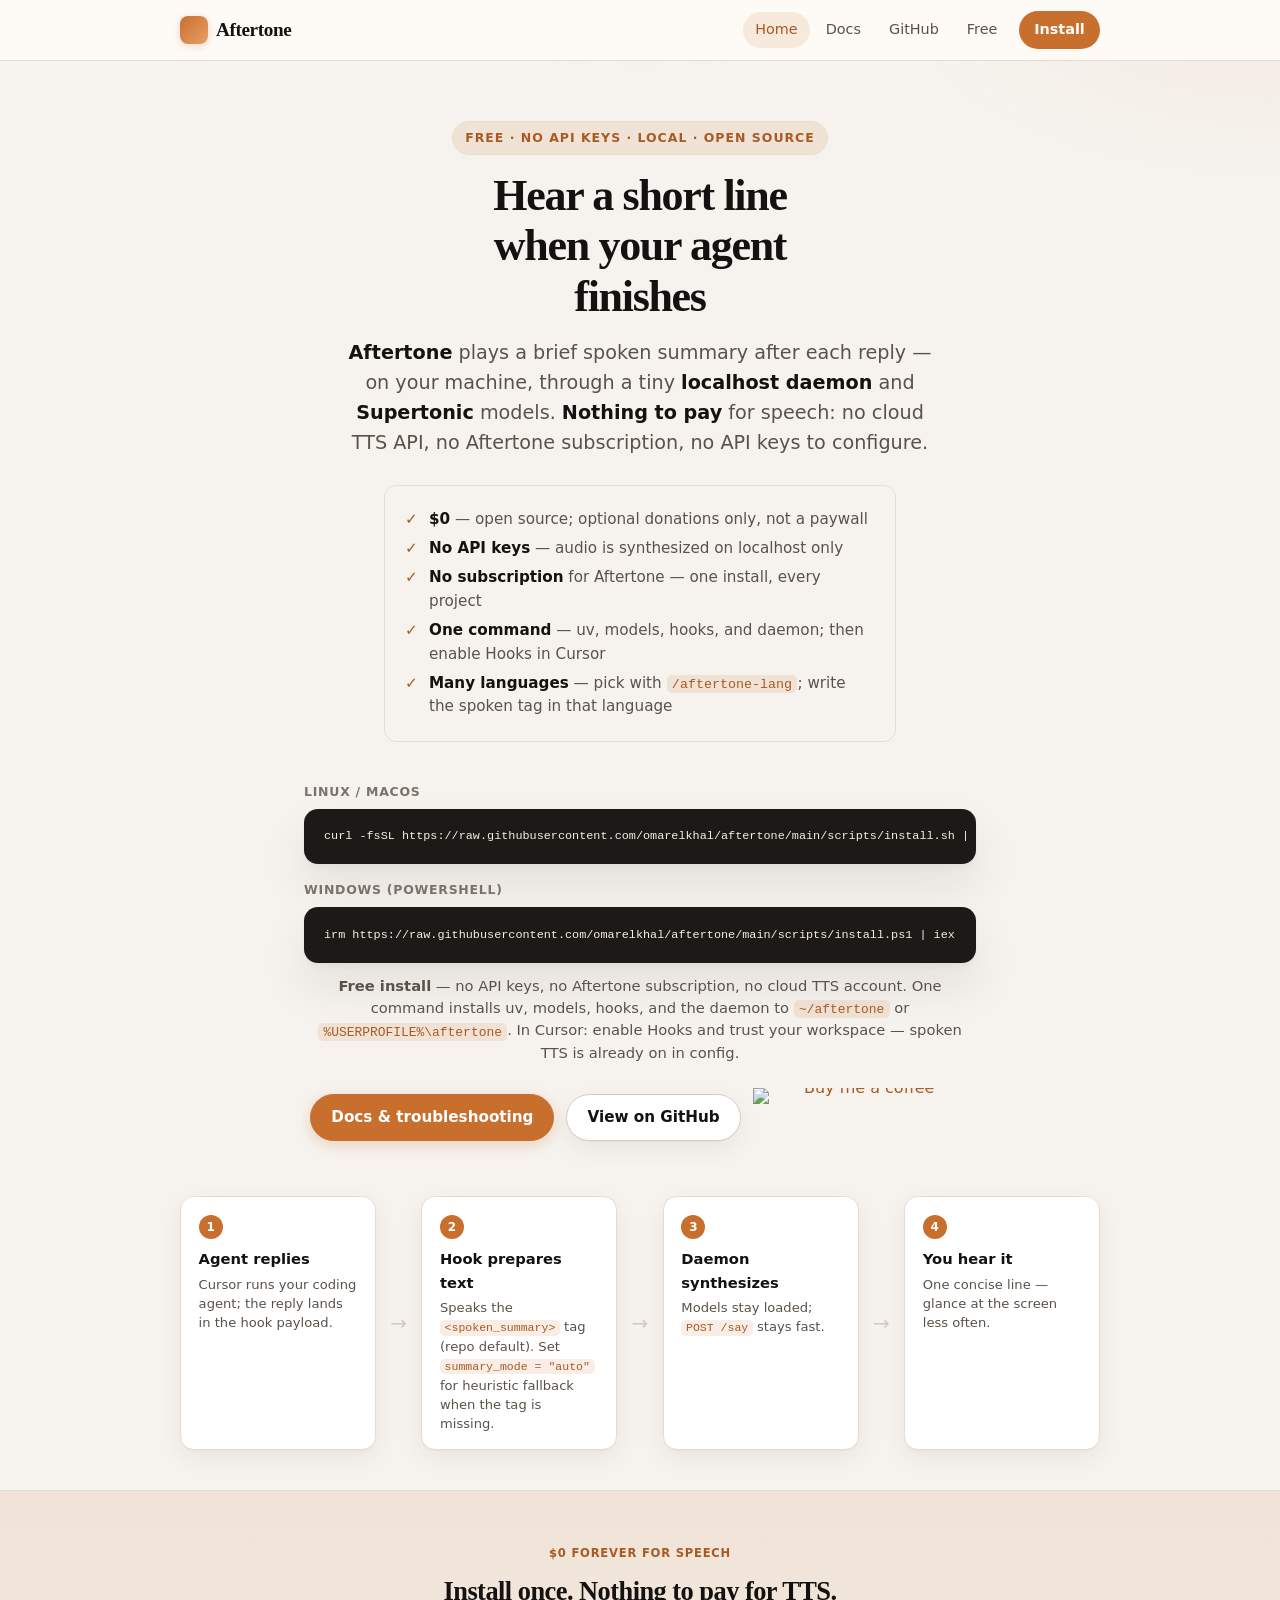
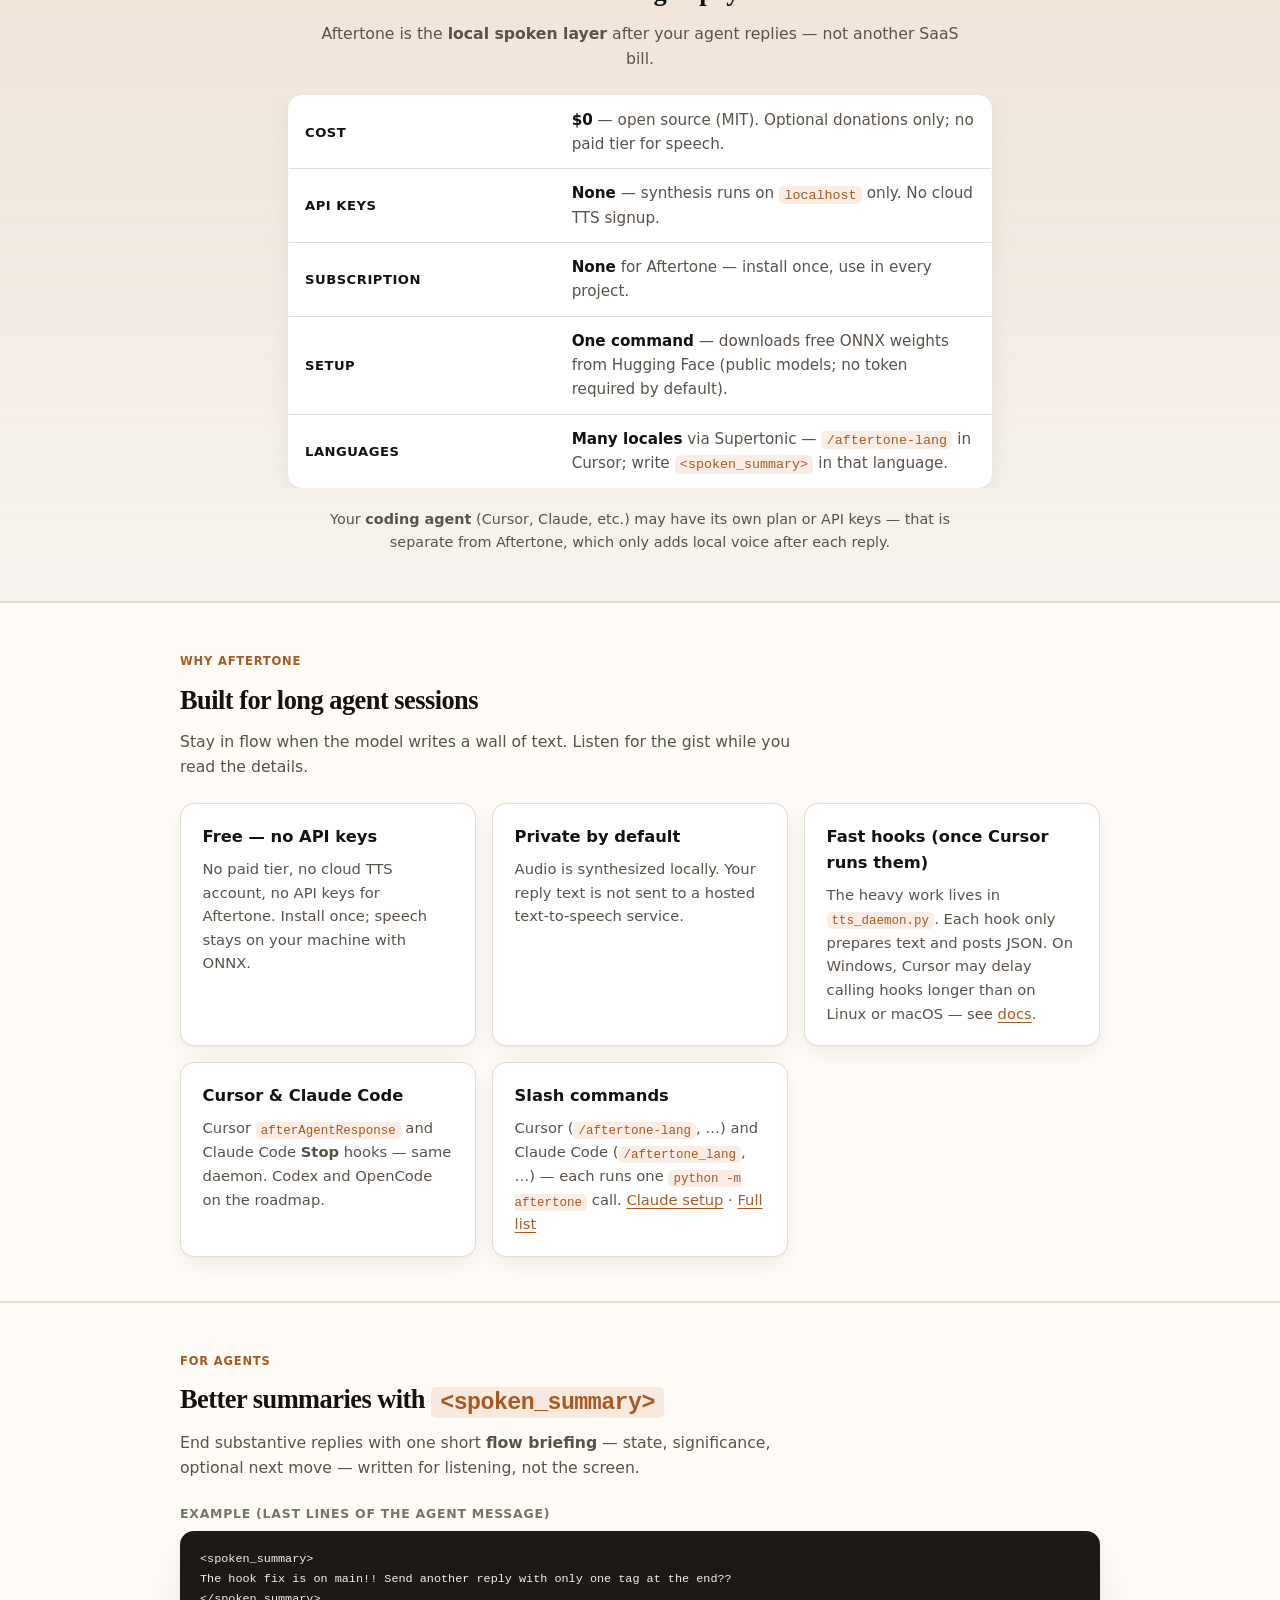
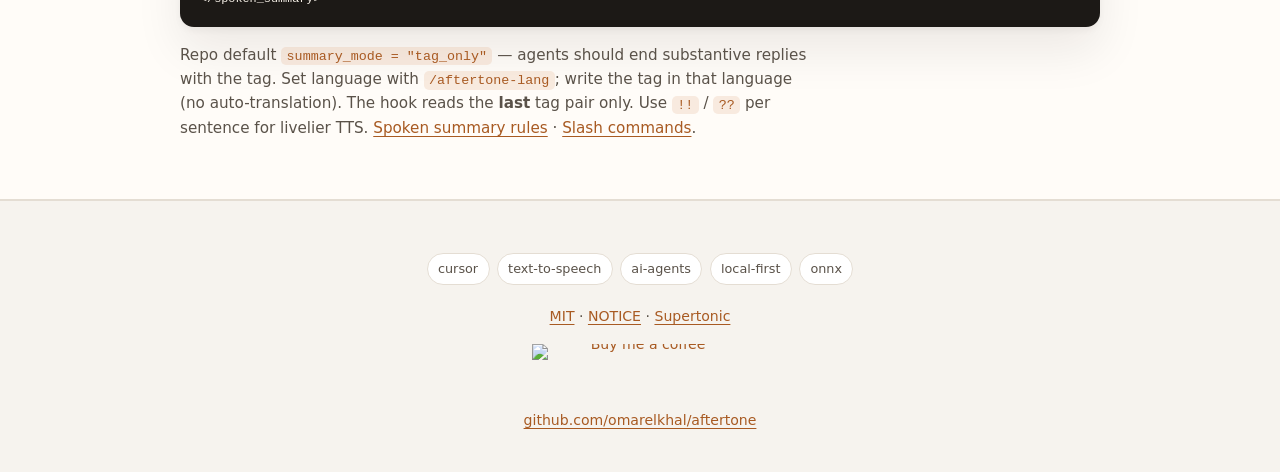
==== commit 9387bffa: "Ship Claude Code adapter with global Stop hooks and slash commands. One install registers Cursor and" ====
--- a/docs/index.html
+++ b/docs/index.html
@@ -175,12 +175,12 @@
             <p>The heavy work lives in <code>tts_daemon.py</code>. Each hook only prepares text and posts JSON. On Windows, Cursor may delay calling hooks longer than on Linux or macOS — see <a href="docs.html#windows-hook-latency">docs</a>.</p>
           </article>
           <article class="card">
-            <h3>Cursor today, more soon</h3>
-            <p>Ships <code>afterAgentResponse</code> for Cursor. Roadmap: Claude Code, Codex, and OpenCode.</p>
+            <h3>Cursor &amp; Claude Code</h3>
+            <p>Cursor <code>afterAgentResponse</code> and Claude Code <strong>Stop</strong> hooks — same daemon. Codex and OpenCode on the roadmap.</p>
           </article>
           <article class="card">
             <h3>Slash commands</h3>
-            <p><code>/aftertone-lang</code>, <code>/aftertone-voice</code>, <code>/aftertone-status</code>, <code>/aftertone-doctor</code>, and more — each runs one <code>python -m aftertone</code> call (writes TOML; restarts the daemon when needed).</p>
+            <p>Cursor (<code>/aftertone-lang</code>, …) and Claude Code (<code>/aftertone_lang</code>, …) — each runs one <code>python -m aftertone</code> call. <a href="docs.html#slash-claude">Claude setup</a> · <a href="docs.html#slash-commands">Full list</a></p>
           </article>
         </div>
       </div>
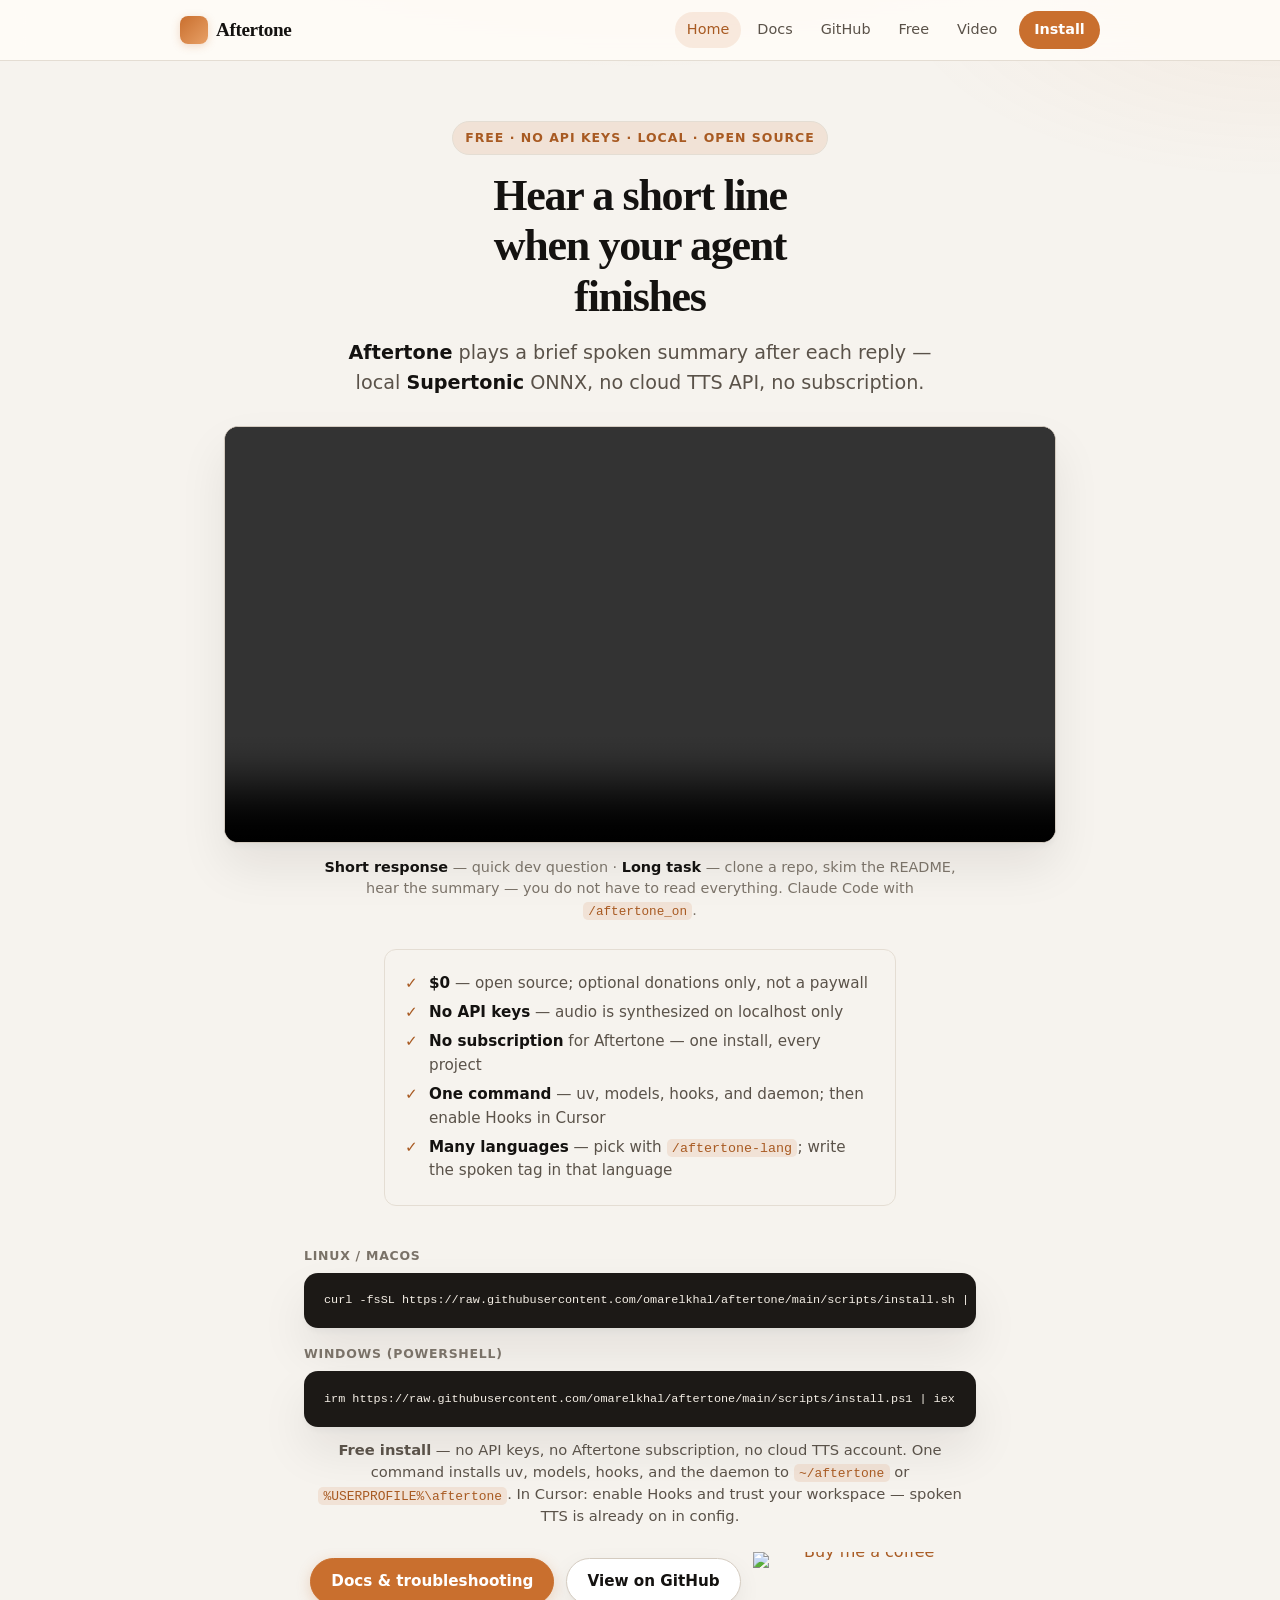
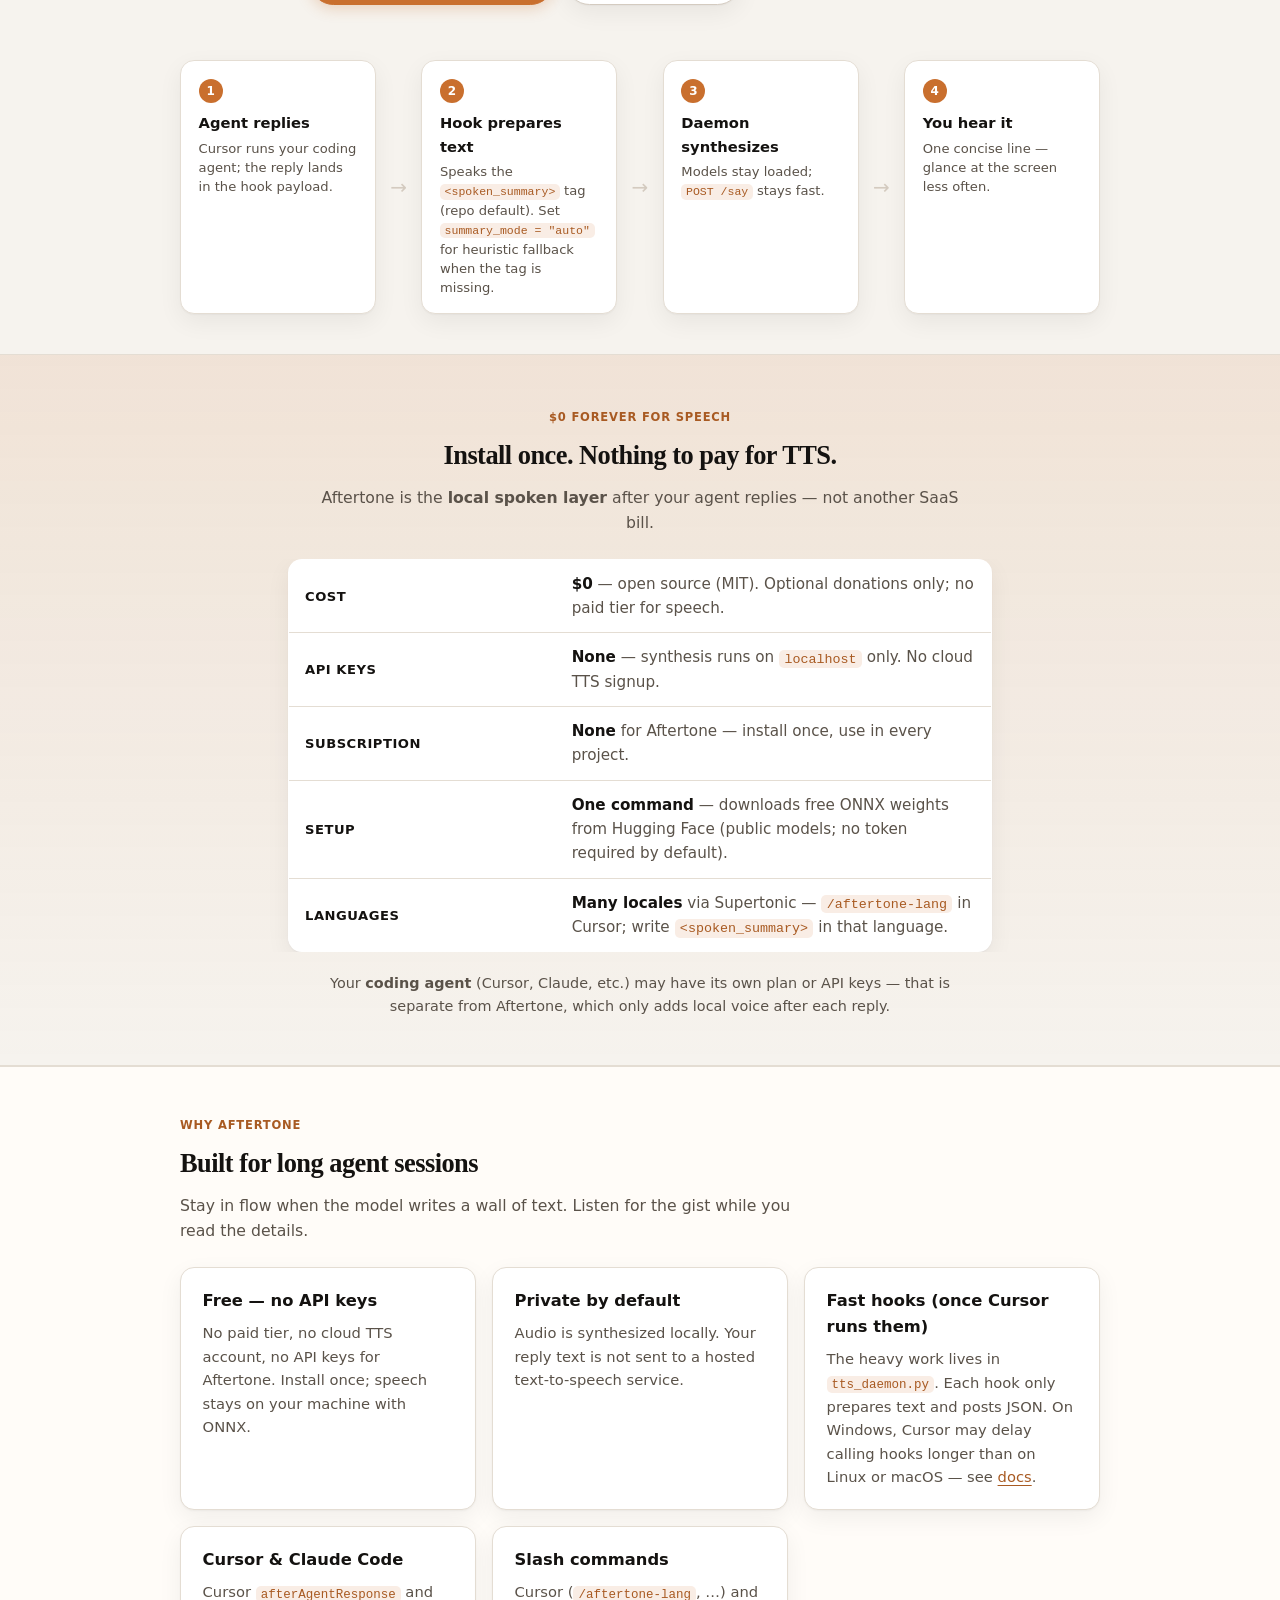
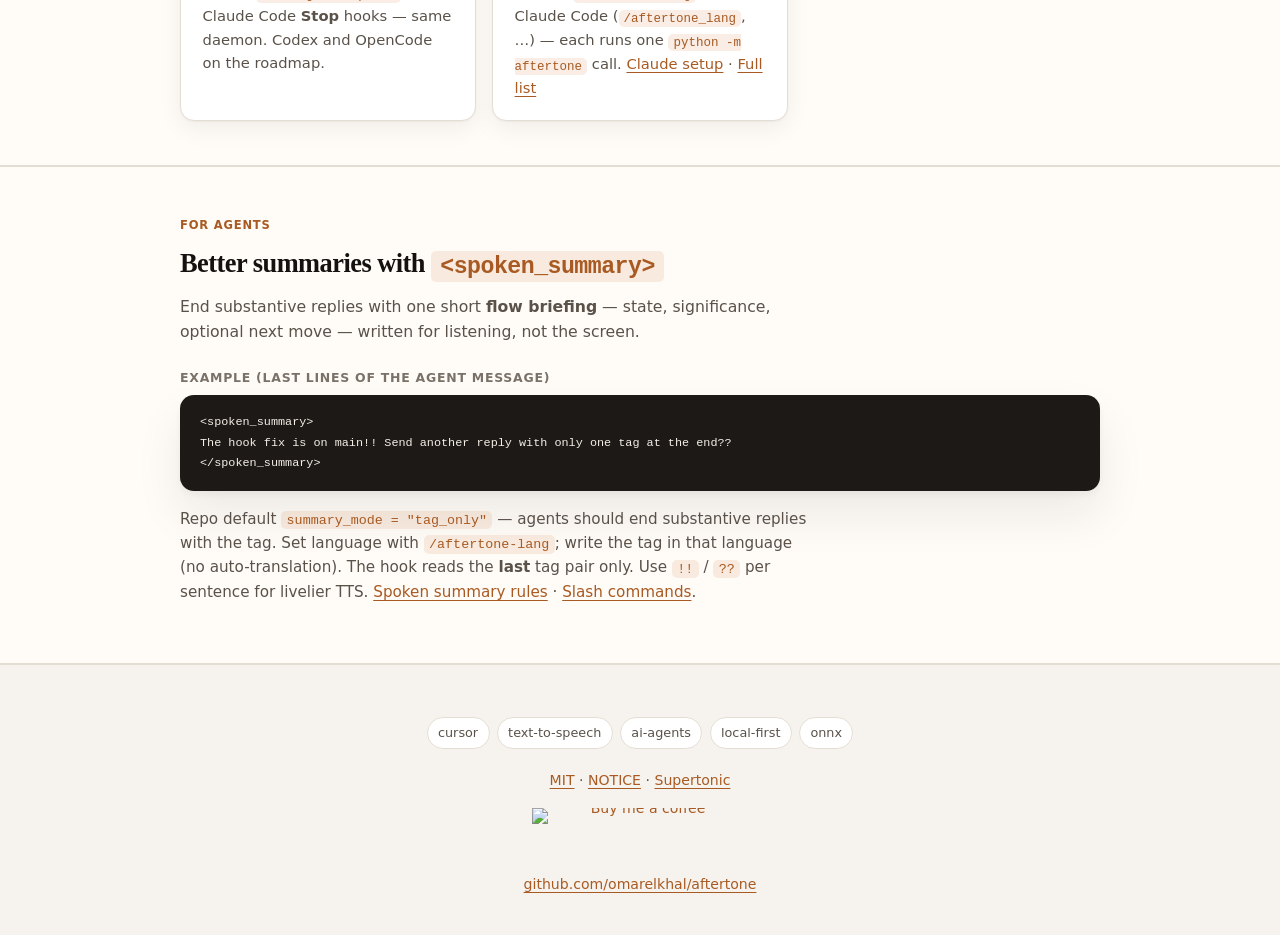
==== commit 526bfbe5: "fix(site): move demo video into homepage hero Place the player under the headline and lead; remove d" ====
--- a/docs/index.html
+++ b/docs/index.html
@@ -33,6 +33,7 @@
         <a href="docs.html">Docs</a>
         <a href="https://github.com/omarelkhal/aftertone">GitHub</a>
         <a href="#free">Free</a>
+        <a href="#demo">Video</a>
         <a class="nav-cta" href="#install">Install</a>
       </nav>
     </div>
@@ -52,10 +53,33 @@
       <p class="hero-badge">Free · No API keys · Local · Open source</p>
       <h1>Hear a short line when your agent finishes</h1>
       <p class="lead">
-        <strong>Aftertone</strong> plays a brief spoken summary after each reply — on your machine, through a tiny
-        <strong>localhost daemon</strong> and <strong>Supertonic</strong> models. <strong>Nothing to pay</strong> for speech:
-        no cloud TTS API, no Aftertone subscription, no API keys to configure.
+        <strong>Aftertone</strong> plays a brief spoken summary after each reply — local
+        <strong>Supertonic</strong> ONNX, no cloud TTS API, no subscription.
       </p>
+
+      <div class="hero-demo" id="demo">
+        <div class="hero-demo-video-wrap">
+          <video
+            controls
+            playsinline
+            preload="metadata"
+            width="920"
+            aria-label="Aftertone demo: quick question and clone-repo task with local spoken summaries"
+          >
+            <source src="demo.mp4" type="video/mp4" />
+            <p>
+              Your browser does not support HTML5 video.
+              <a href="demo.mp4">Download the demo (MP4)</a>.
+            </p>
+          </video>
+        </div>
+        <p class="hero-demo-caption">
+          <strong>Short response</strong> — quick dev question ·
+          <strong>Long task</strong> — clone a repo, skim the README, hear the summary — you do not have to read everything.
+          Claude Code with <code>/aftertone_on</code>.
+        </p>
+      </div>
+
       <ul class="value-props" aria-label="Why Aftertone is free to run">
         <li><strong>$0</strong> — open source; optional donations only, not a paywall</li>
         <li><strong>No API keys</strong> — audio is synthesized on localhost only</li>
--- a/docs/styles.css
+++ b/docs/styles.css
@@ -339,6 +339,38 @@
   font-weight: 600;
 }
 
+.hero-demo {
+  width: min(100%, 52rem);
+  margin: 0 auto 1.75rem;
+}
+
+.hero-demo-video-wrap {
+  border-radius: var(--radius);
+  overflow: hidden;
+  box-shadow: var(--shadow-lg);
+  border: 1px solid var(--border-strong);
+  background: var(--code-bg);
+}
+
+.hero-demo-video-wrap video {
+  display: block;
+  width: 100%;
+  height: auto;
+  vertical-align: middle;
+}
+
+.hero-demo-caption {
+  margin: 0.85rem auto 0;
+  max-width: 40rem;
+  font-size: 0.9rem;
+  color: var(--muted-soft);
+  line-height: 1.5;
+}
+
+.hero-demo-caption strong {
+  color: var(--fg);
+}
+
 .cta-row {
   display: flex;
   gap: 0.75rem;
@@ -823,3 +855,4 @@
   color: var(--muted);
   max-width: 36rem;
 }
+
